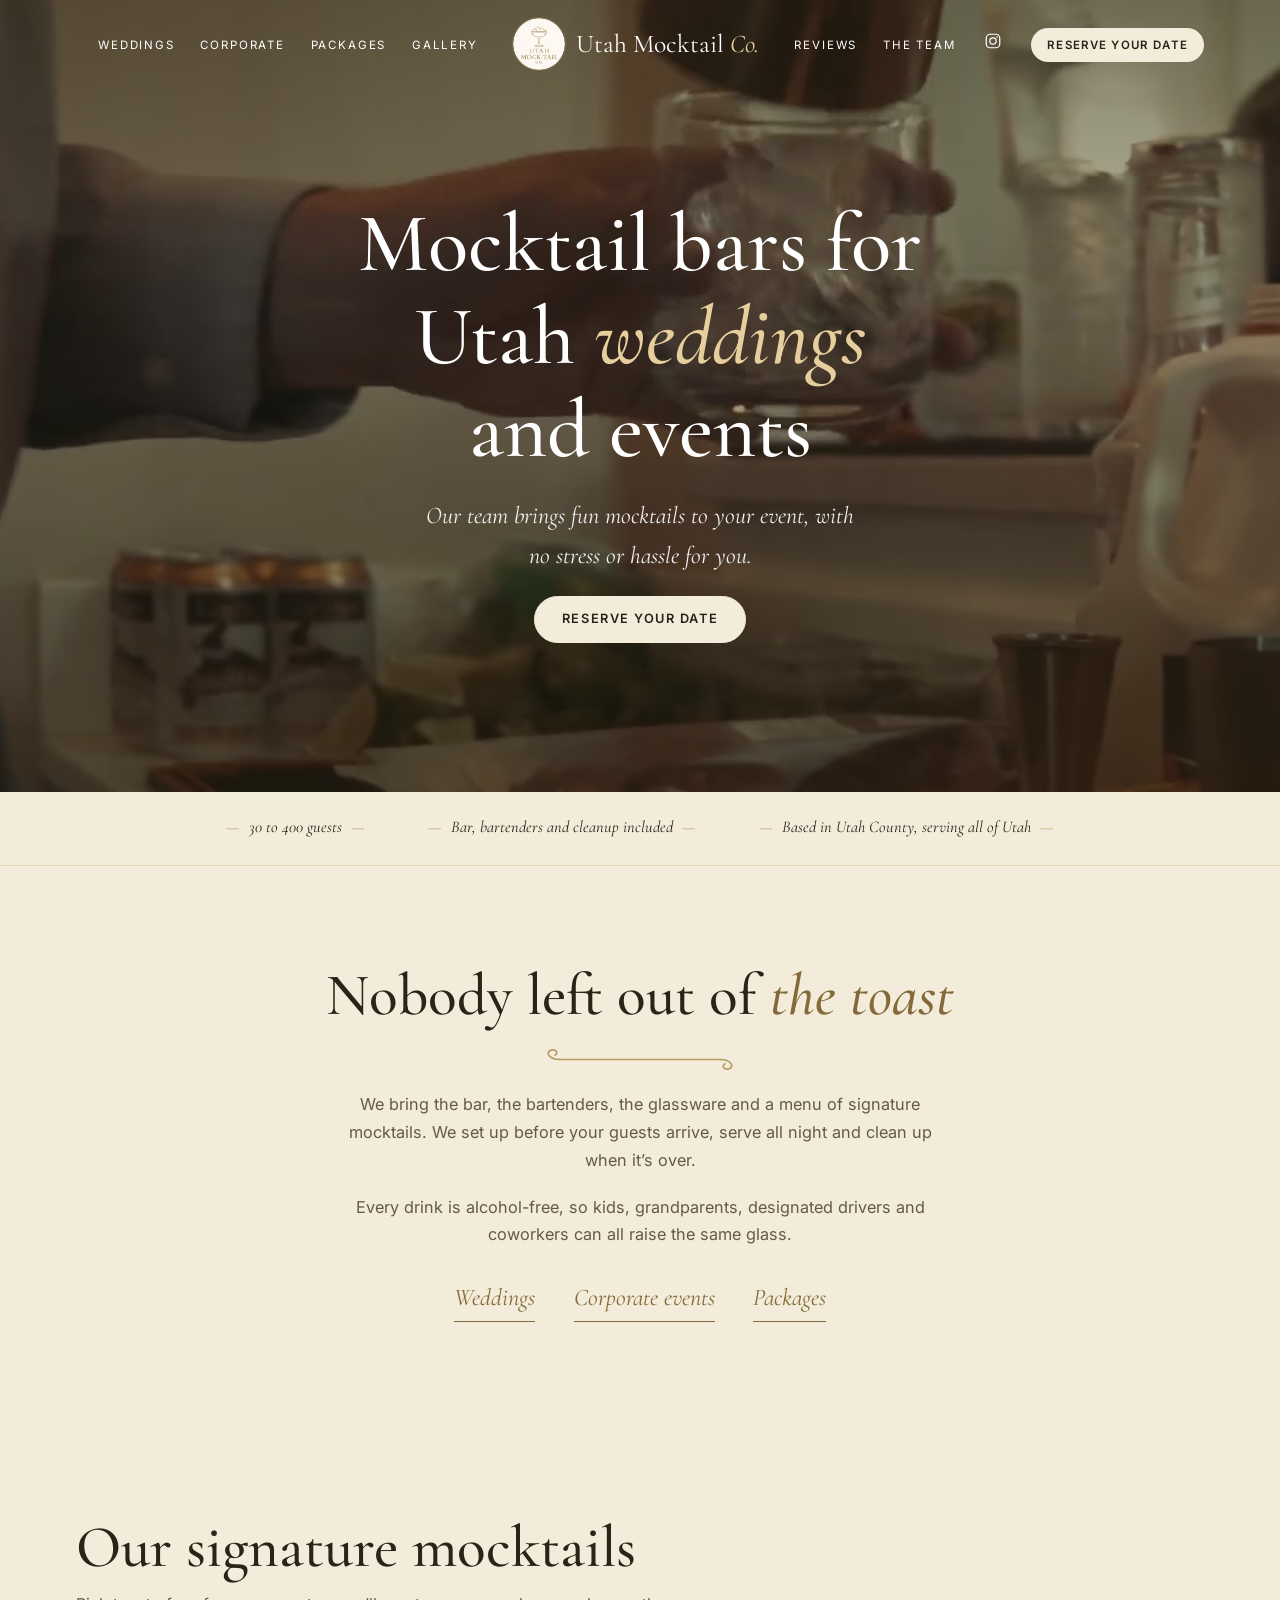
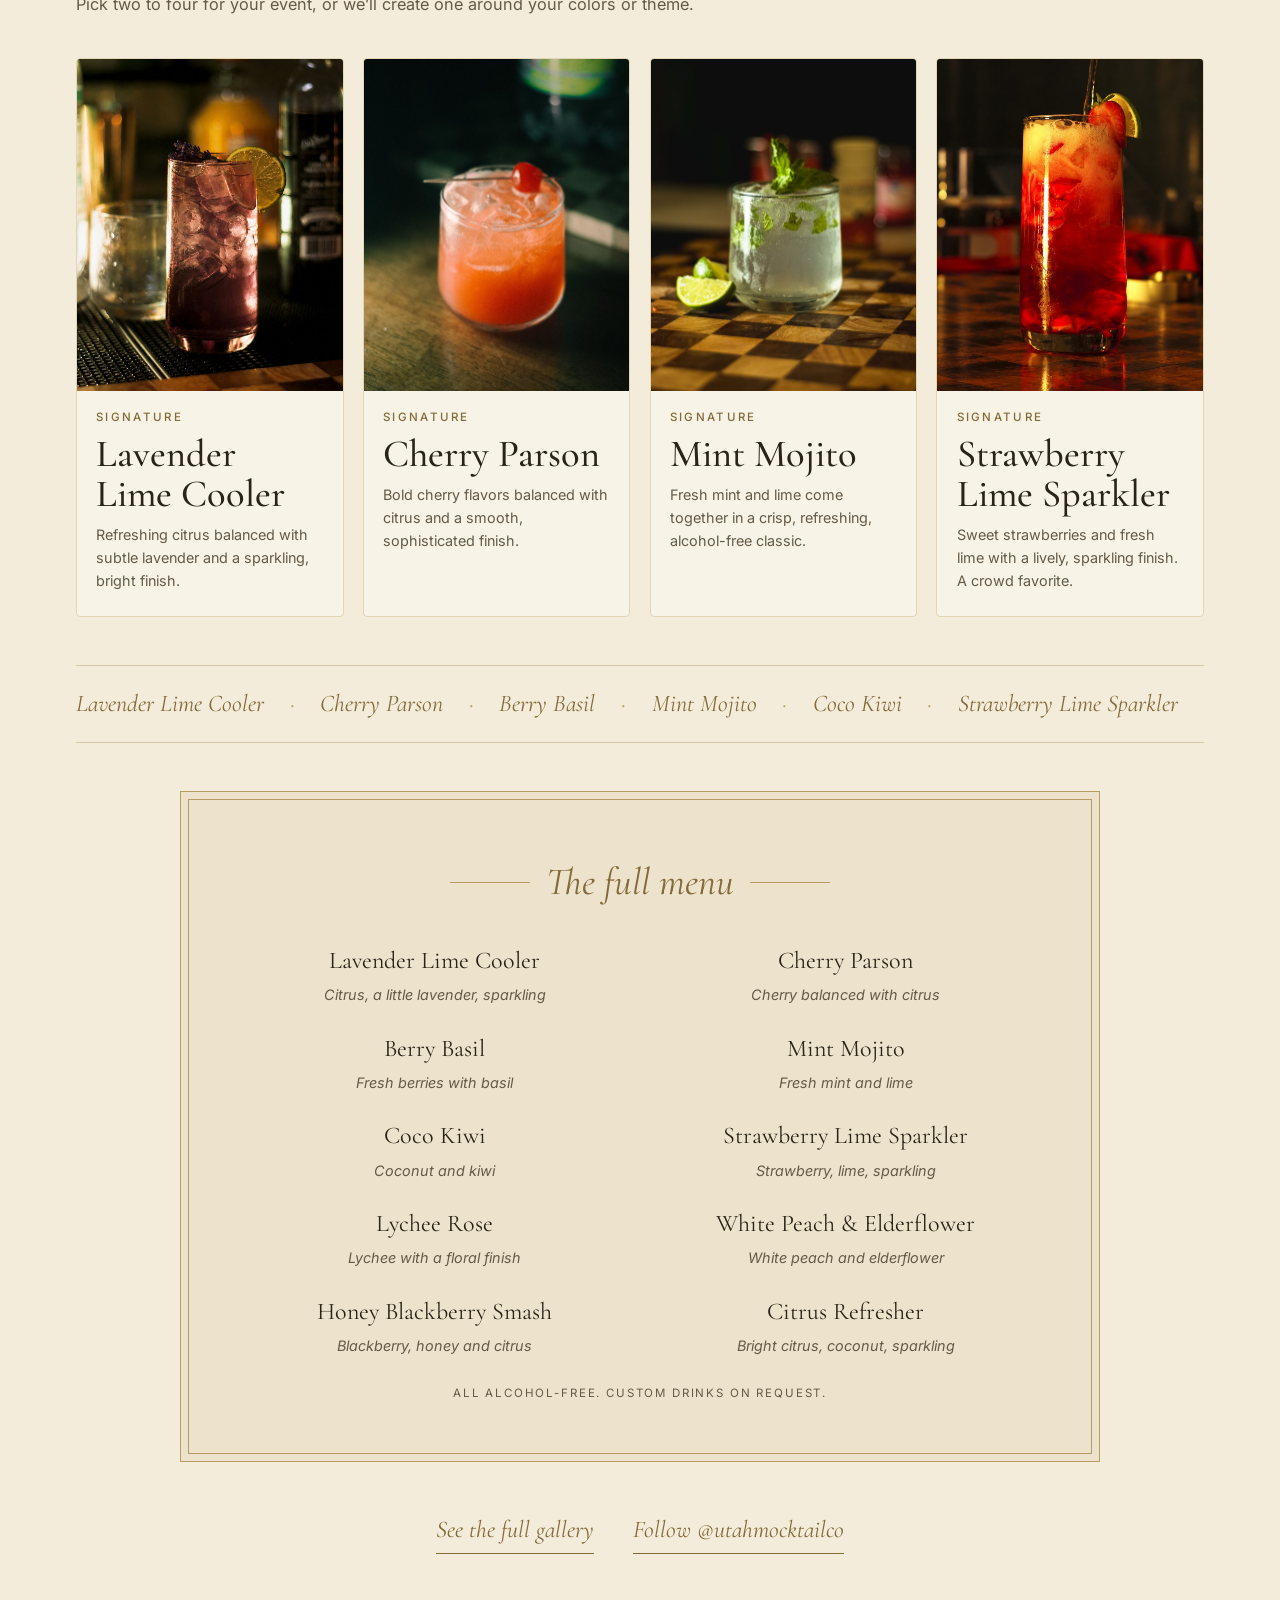
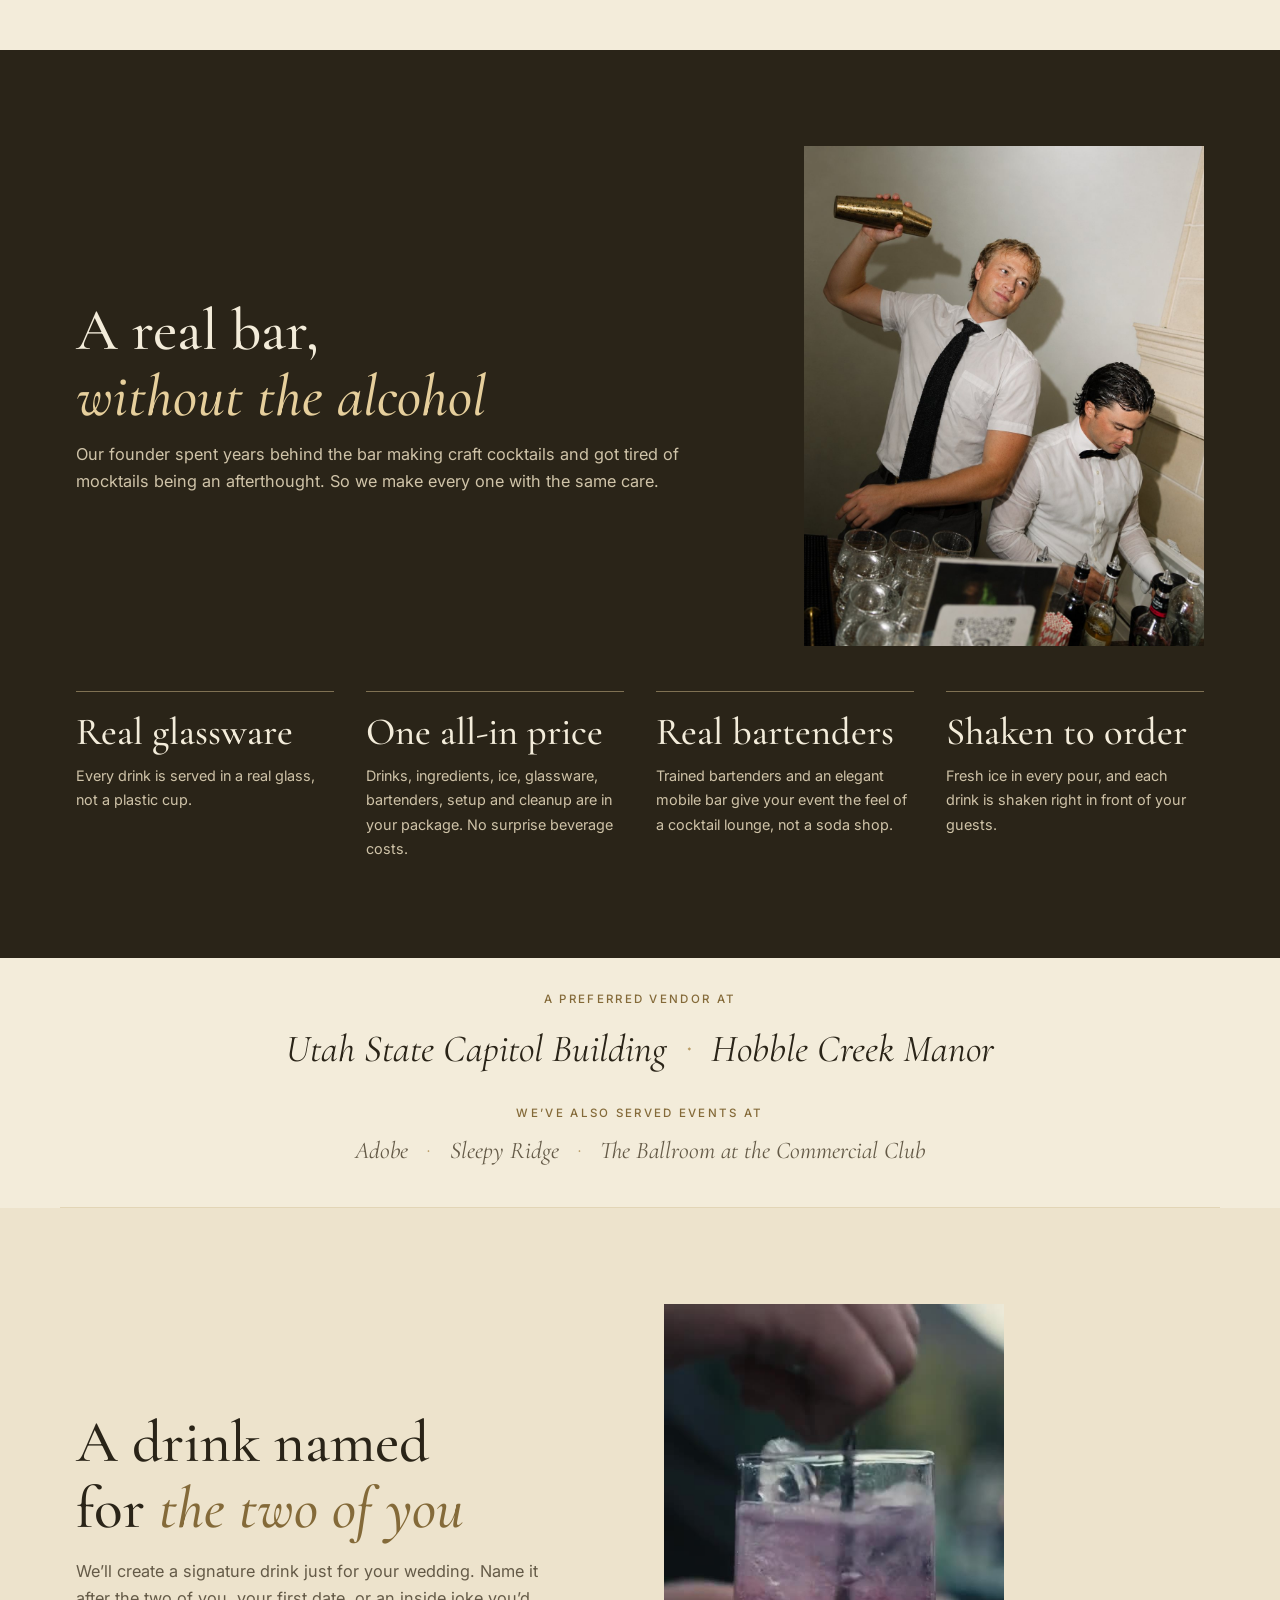
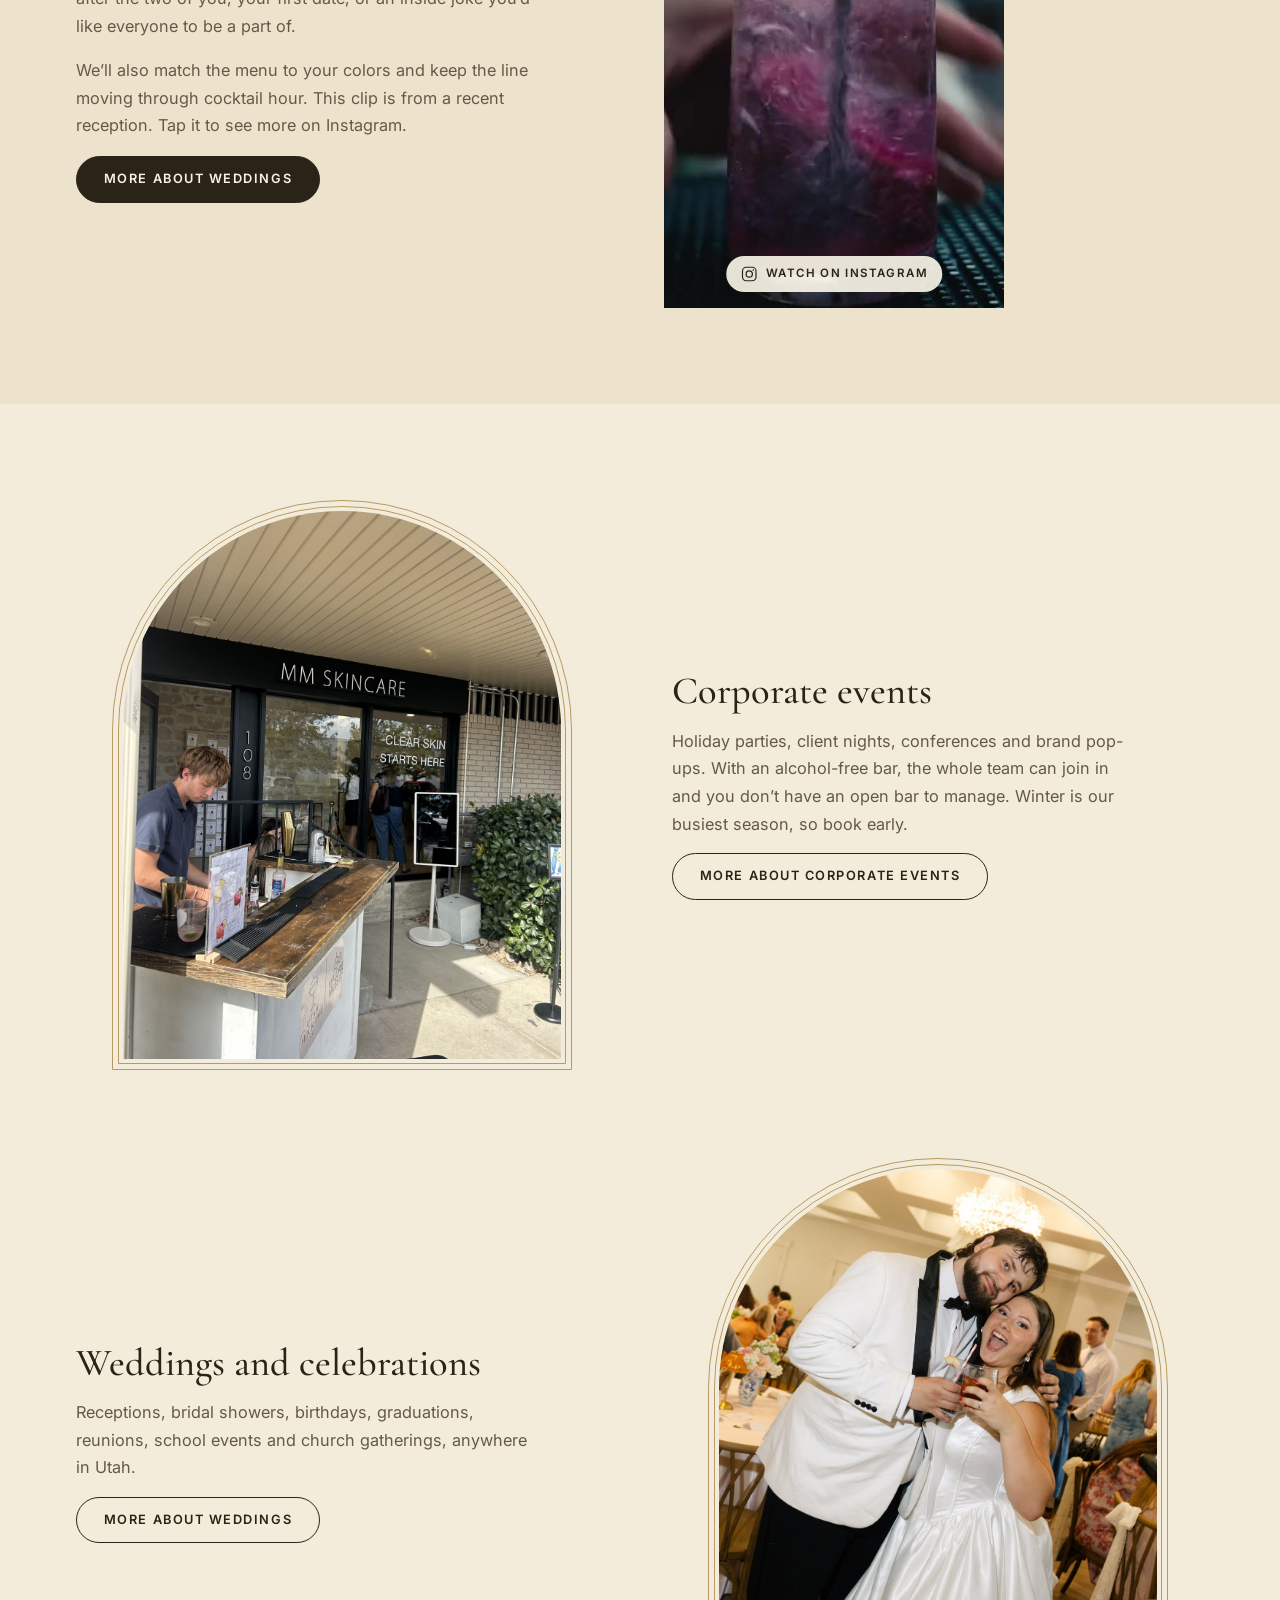
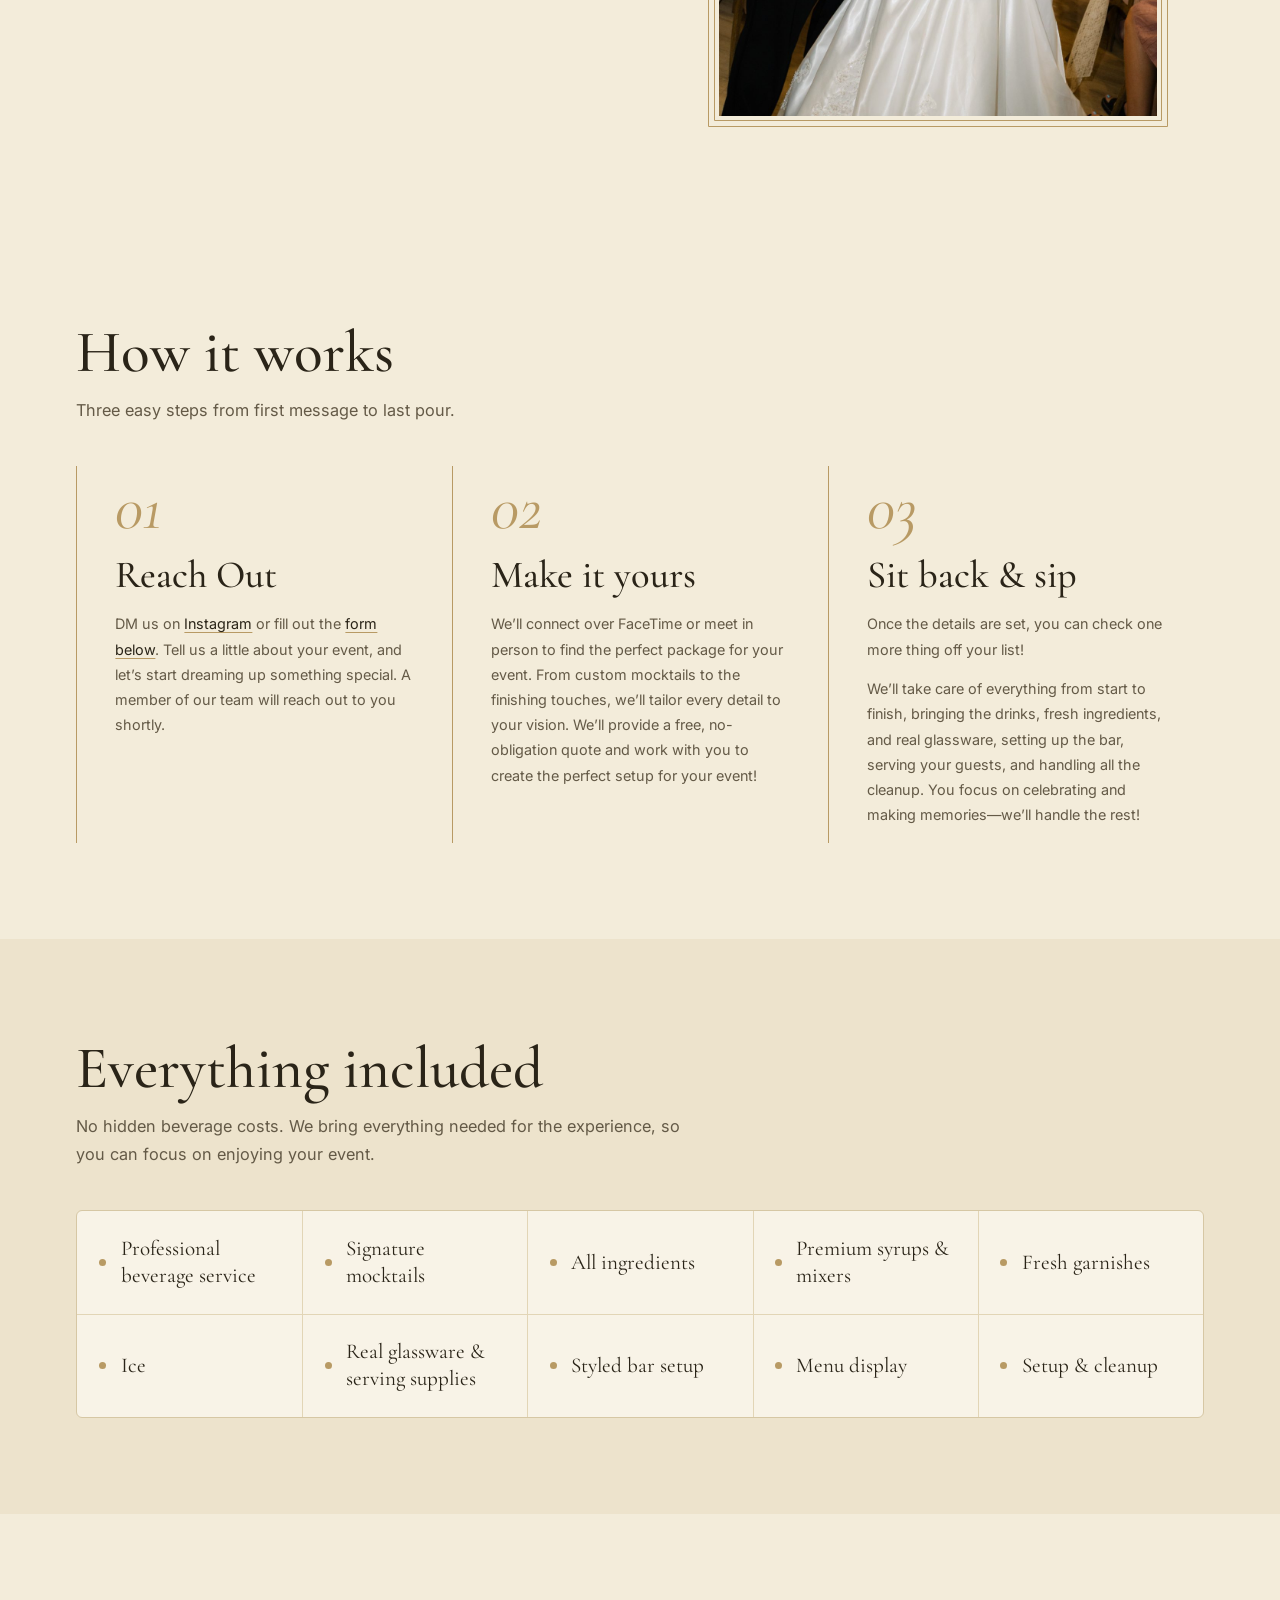
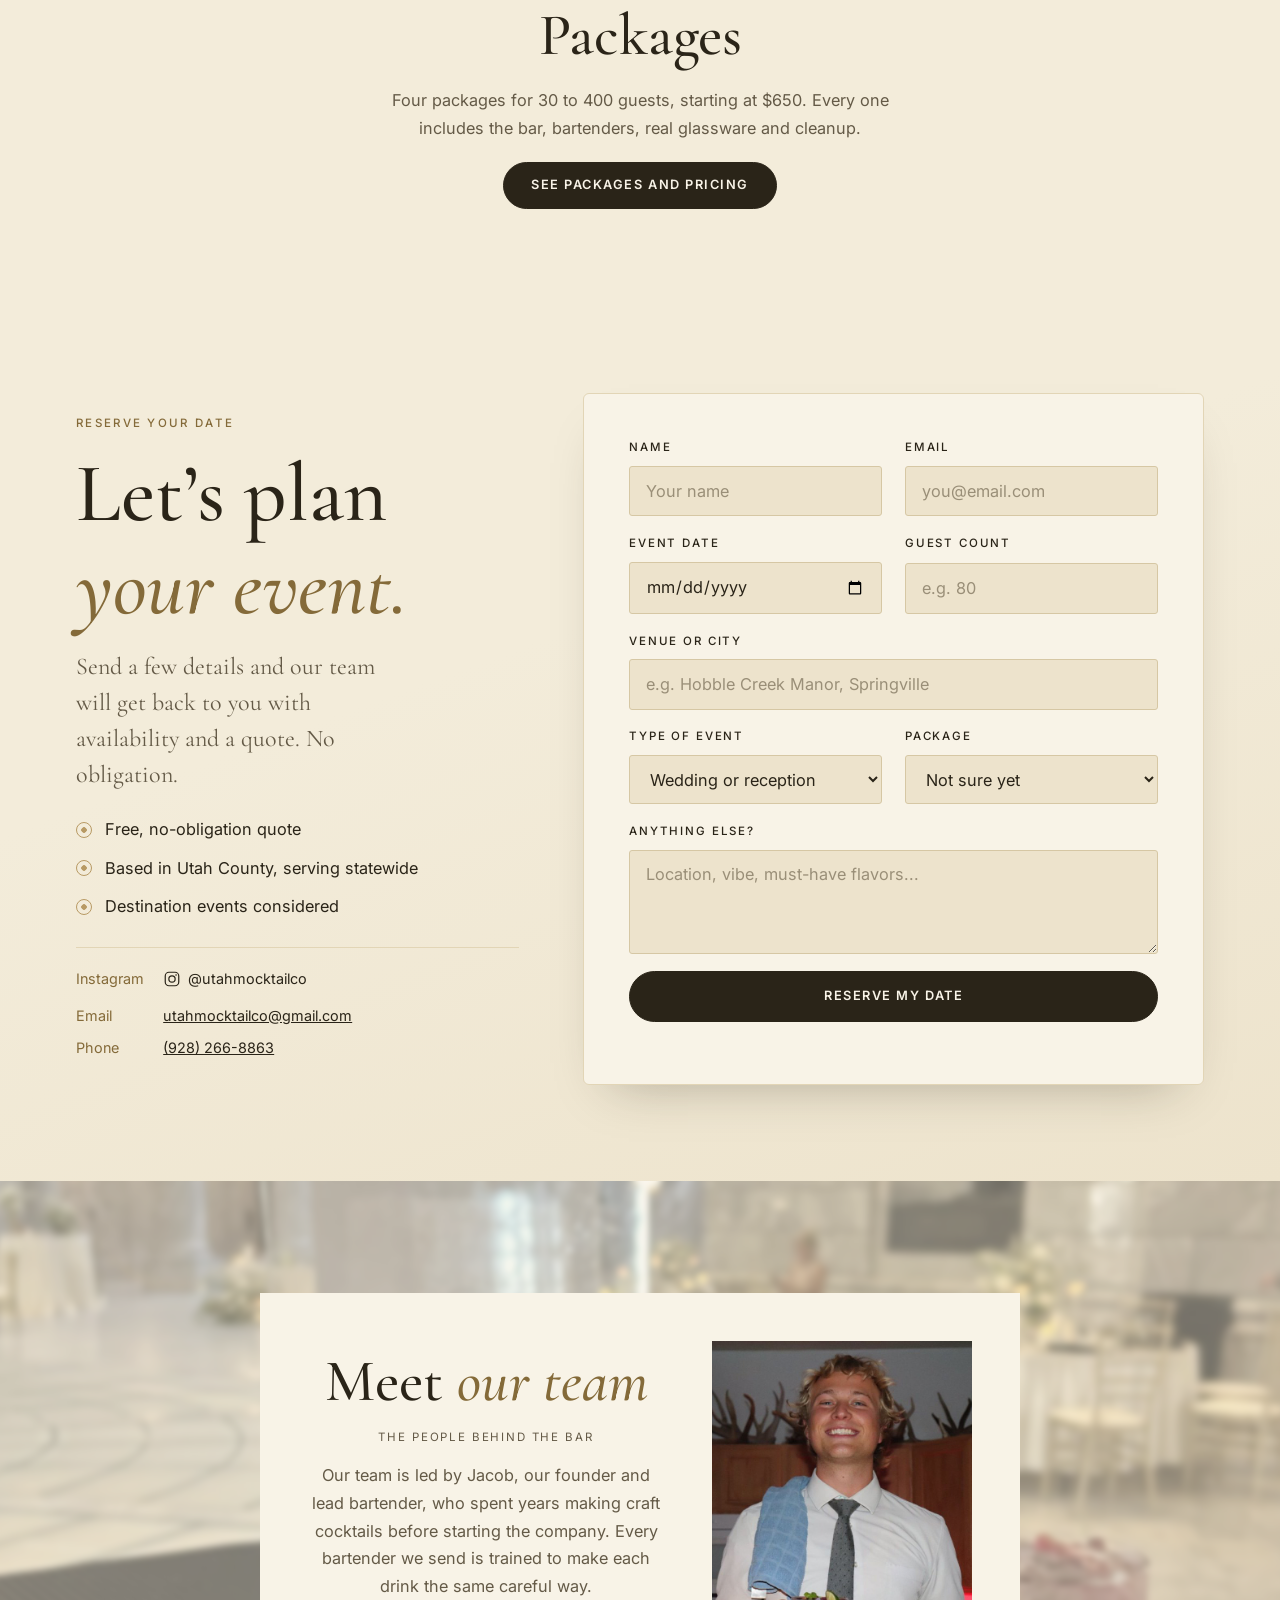
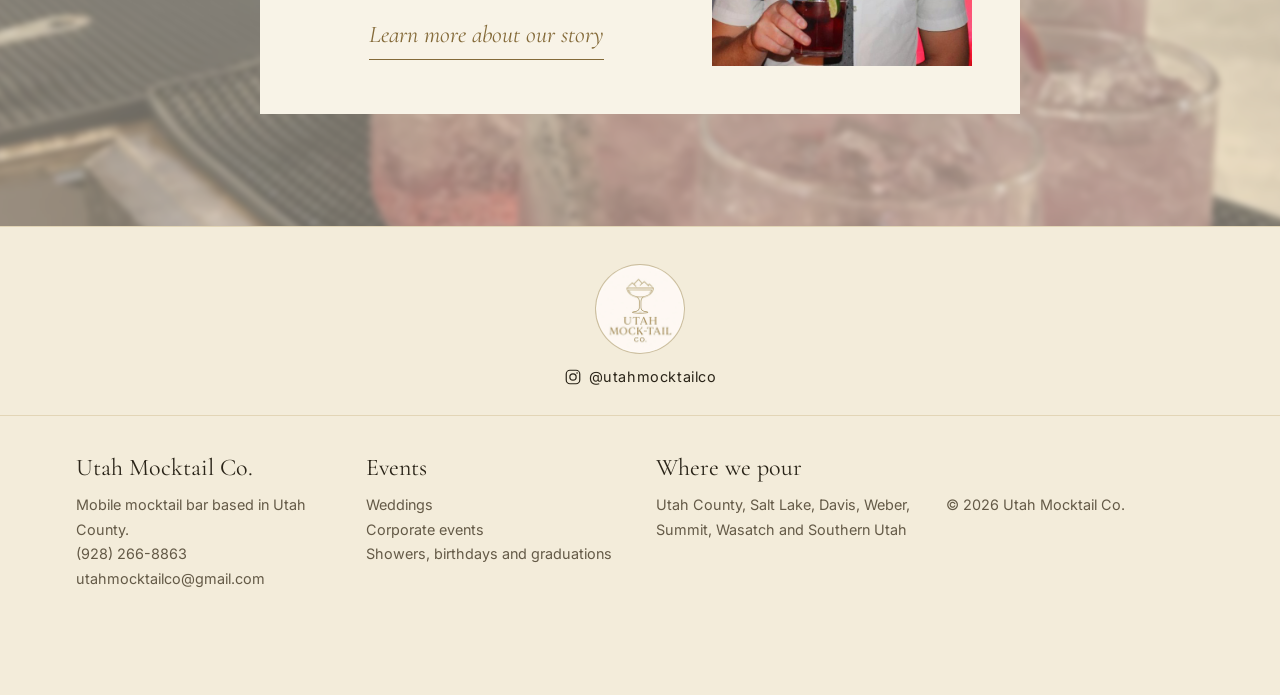
==== index.html @ 2f202c8f "Swap in Jake's new Strawberry Lime Sparkler photo Co-Authored-By: Claude Opus 5.5 <noreply@anthropic" ====
<!doctype html>
<html lang="en">
<head>
<meta charset="utf-8">
<meta name="viewport" content="width=device-width, initial-scale=1, viewport-fit=cover">
<title>Utah Mocktail Co. | Mocktail Bar for Utah Weddings and Events</title>
<meta name="claude:viewport-fit-sides" content="cover">
<meta name="description" content="Utah Mocktail Co. is a mobile mocktail bar based in Utah County. Bartenders, a styled bar and ten signature mocktails for weddings and corporate events across Utah. Packages from $650.">
<link rel="preconnect" href="https://fonts.googleapis.com">
<link rel="preconnect" href="https://fonts.gstatic.com" crossorigin>
<link rel="stylesheet" href="https://fonts.googleapis.com/css2?family=Cormorant+Garamond:ital,wght@0,400;0,500;0,600;1,400;1,500&family=Inter:wght@400;500;600&display=swap">
<link rel="icon" type="image/png" href="favicon.png">
<link rel="stylesheet" href="styles.css">
<script type="application/ld+json">
{
  "@context": "https://schema.org",
  "@type": "LocalBusiness",
  "name": "Utah Mocktail Co.",
  "description": "Mobile mocktail bar for weddings, corporate events and parties in Utah.",
  "image": "images/capitol-bar.jpg",
  "email": "utahmocktailco@gmail.com",
  "telephone": "+1-928-266-8863",
  "priceRange": "$650-$1,995+",
  "founder": {"@type": "Person", "name": "Jacob"},
  "address": {"@type": "PostalAddress", "addressRegion": "UT", "addressCountry": "US"},
  "areaServed": ["Utah County", "Salt Lake County", "Davis County", "Weber County", "Summit County", "Wasatch County", "Southern Utah"],
  "url": "TODO-domain",
  "logo": "images/logo.png",
  "sameAs": ["https://www.instagram.com/utahmocktailco/"]
}
</script>
<script>document.documentElement.classList.add('js');</script>
</head>
<body class="over-hero">
<header class="top">
  <div class="wrap">
    <nav class="main left" aria-label="Main">
      <ul>
        <li><a href="weddings.html">Weddings</a></li>
        <li><a href="corporate.html">Corporate</a></li>
        <li><a href="packages.html">Packages</a></li>
        <li><a href="gallery.html">Gallery</a></li>
      </ul>
    </nav>
    <a class="logo" href="index.html"><img src="images/logo-180.png" alt="" width="52" height="52"><span>Utah Mocktail <i>Co.</i></span></a>
    <nav class="main right" aria-label="More">
      <ul>
        <li><a href="reviews.html">Reviews</a></li>
        <li><a href="team.html">The Team</a></li>
        <li><a class="ig-link" href="https://www.instagram.com/utahmocktailco/" aria-label="Instagram @utahmocktailco"><svg class="ig" viewBox="0 0 24 24" width="18" height="18" aria-hidden="true" fill="none" stroke="currentColor" stroke-width="1.6"><rect x="3" y="3" width="18" height="18" rx="5"/><circle cx="12" cy="12" r="4.2"/><circle cx="17.4" cy="6.6" r="1.1" fill="currentColor" stroke="none"/></svg></a></li>
        <li><a class="book" href="#book">Reserve your date</a></li>
      </ul>
    </nav>
    <details class="menu-toggle">
      <summary>Menu</summary>
      <ul>
        <li><a href="index.html" aria-current="page">Home</a></li>
        <li><a href="weddings.html">Weddings</a></li>
        <li><a href="corporate.html">Corporate</a></li>
        <li><a href="packages.html">Packages</a></li>
        <li><a href="gallery.html">Gallery</a></li>
        <li><a href="reviews.html">Reviews</a></li>
        <li><a href="team.html">The Team</a></li>
        <li><a href="https://www.instagram.com/utahmocktailco/">Instagram @utahmocktailco</a></li>
        <li><a href="#book">Reserve your date</a></li>
      </ul>
    </details>
  </div>
</header>

<main id="top">
  <section class="hero">
    <video class="bg" autoplay muted loop playsinline aria-hidden="true"></video>
    <script>(function (v) { var tall = matchMedia('(orientation: portrait)').matches; v.poster = tall ? 'images/hero-slc-poster-m.jpg' : 'images/hero-slc-poster.jpg'; v.src = tall ? 'hero-slc-m.mp4' : 'hero-slc.mp4'; })(document.currentScript.previousElementSibling);</script>
    <div class="wrap">
      <h1>Mocktail bars for Utah <em>weddings</em> and events</h1>
      <p>Our team brings fun mocktails to your event, with no stress or hassle for you.</p>
      <a class="btn" href="#book">Reserve your date</a>
    </div>
  </section>

  <section class="facts" aria-label="Quick facts">
    <ul class="wrap">
      <li>30 to 400 guests</li>
      <li>Bar, bartenders and cleanup included</li>
      <li>Based in Utah County, serving all of Utah</li>
    </ul>
  </section>

  <section class="statement">
    <div class="wrap narrow center">
      <h2>Nobody left out of <em>the toast</em></h2>
      <p>We bring the bar, the bartenders, the glassware and a menu of signature mocktails. We set up before your guests arrive, serve all night and clean up when it’s over.</p>
      <p>Every drink is alcohol-free, so kids, grandparents, designated drivers and coworkers can all raise the same glass.</p>
      <p class="link-row"><a href="weddings.html">Weddings</a><a href="corporate.html">Corporate events</a><a href="packages.html">Packages</a></p>
    </div>
  </section>

  <section class="menu" id="menu">
    <div class="wrap">
      <div class="sec-head">
        <h2>Our signature mocktails</h2>
        <p>Pick two to four for your event, or we’ll create one around your colors or theme.</p>
      </div>
      <div class="sig-cards">
        <article class="sig">
          <div class="sig-img"><img src="images/berry-highball.jpg" alt="A purple Lavender Lime Cooler with a lime wheel on the bar" width="1023" height="1537" loading="lazy"></div>
          <div class="sig-body">
            <p class="sig-tag">Signature</p>
            <h3>Lavender Lime Cooler</h3>
            <p>Refreshing citrus balanced with subtle lavender and a sparkling, bright finish.</p>
          </div>
        </article>
        <article class="sig">
          <div class="sig-img"><img src="images/cherry-sour.jpg" alt="A Cherry Parson with a cherry garnish" width="1066" height="1600" loading="lazy"></div>
          <div class="sig-body">
            <p class="sig-tag">Signature</p>
            <h3>Cherry Parson</h3>
            <p>Bold cherry flavors balanced with citrus and a smooth, sophisticated finish.</p>
          </div>
        </article>
        <article class="sig">
          <div class="sig-img"><img src="images/mint-spritz.jpg" alt="A Mint Mojito with fresh mint and a lime wedge" width="1066" height="1600" loading="lazy"></div>
          <div class="sig-body">
            <p class="sig-tag">Signature</p>
            <h3>Mint Mojito</h3>
            <p>Fresh mint and lime come together in a crisp, refreshing, alcohol-free classic.</p>
          </div>
        </article>
        <article class="sig">
          <div class="sig-img"><img src="images/strawberry-sparkler.jpg" alt="A tall red Strawberry Lime Sparkler with a strawberry and lime garnish" width="941" height="1176" loading="lazy"></div>
          <div class="sig-body">
            <p class="sig-tag">Signature</p>
            <h3>Strawberry Lime Sparkler</h3>
            <p>Sweet strawberries and fresh lime with a lively, sparkling finish. A crowd favorite.</p>
          </div>
        </article>
      </div>
    </div>
    <div class="names" aria-label="Our signature mocktails">
      <div class="wrap">
        <div class="names-box">
          <div class="names-track">
            <ul><li>Lavender Lime Cooler</li><li>Cherry Parson</li><li>Berry Basil</li><li>Mint Mojito</li><li>Coco Kiwi</li><li>Strawberry Lime Sparkler</li><li>Lychee Rose</li><li>White Peach &amp; Elderflower</li><li>Honey Blackberry Smash</li><li>Citrus Refresher</li></ul>
            <ul aria-hidden="true"><li>Lavender Lime Cooler</li><li>Cherry Parson</li><li>Berry Basil</li><li>Mint Mojito</li><li>Coco Kiwi</li><li>Strawberry Lime Sparkler</li><li>Lychee Rose</li><li>White Peach &amp; Elderflower</li><li>Honey Blackberry Smash</li><li>Citrus Refresher</li></ul>
          </div>
        </div>
      </div>
    </div>
    <div class="wrap">
      <div class="menu-card">
        <p class="menu-title">The full menu</p>
        <ul class="drinks">
        <li><span class="name">Lavender Lime Cooler</span><span class="desc">Citrus, a little lavender, sparkling</span></li>
        <li><span class="name">Cherry Parson</span><span class="desc">Cherry balanced with citrus</span></li>
        <li><span class="name">Berry Basil</span><span class="desc">Fresh berries with basil</span></li>
        <li><span class="name">Mint Mojito</span><span class="desc">Fresh mint and lime</span></li>
        <li><span class="name">Coco Kiwi</span><span class="desc">Coconut and kiwi</span></li>
        <li><span class="name">Strawberry Lime Sparkler</span><span class="desc">Strawberry, lime, sparkling</span></li>
        <li><span class="name">Lychee Rose</span><span class="desc">Lychee with a floral finish</span></li>
        <li><span class="name">White Peach &amp; Elderflower</span><span class="desc">White peach and elderflower</span></li>
        <li><span class="name">Honey Blackberry Smash</span><span class="desc">Blackberry, honey and citrus</span></li>
        <li><span class="name">Citrus Refresher</span><span class="desc">Bright citrus, coconut, sparkling</span></li>
        </ul>
        <p class="menu-note">All alcohol-free. Custom drinks on request.</p>
      </div>
      <p class="link-row"><a href="gallery.html">See the full gallery</a><a href="https://www.instagram.com/utahmocktailco/">Follow @utahmocktailco</a></p>
    </div>
  </section>


  <section class="why" id="why">
    <div class="wrap">
      <div class="why-top">
        <div class="sec-head">
          <h2>A real bar, <em>without the alcohol</em></h2>
          <p>Our founder spent years behind the bar making craft cocktails and got tired of mocktails being an afterthought. So we make every one with the same care.</p>
        </div>
        <div class="why-photo reveal"><img src="images/candid-shaking.jpg" alt="Our bartenders shaking and pouring drinks behind the bar at a wedding, with real glassware ready" width="1122" height="1402" loading="lazy"></div>
      </div>
      <ul class="why-list">
        <li><h3>Real glassware</h3><p>Every drink is served in a real glass, not a plastic cup.</p></li>
        <li><h3>One all-in price</h3><p>Drinks, ingredients, ice, glassware, bartenders, setup and cleanup are in your package. No surprise beverage costs.</p></li>
        <li><h3>Real bartenders</h3><p>Trained bartenders and an elegant mobile bar give your event the feel of a cocktail lounge, not a soda shop.</p></li>
        <li><h3>Shaken to order</h3><p>Fresh ice in every pour, and each drink is shaken right in front of your guests.</p></li>
      </ul>
    </div>
  </section>

  <section class="venues" aria-label="Venues we’re listed with">
    <div class="wrap">
      <p class="venues-label">A preferred vendor at</p>
      <p class="venues-names"><span>Utah State Capitol Building</span><span>Hobble Creek Manor</span></p>
      <p class="venues-label venues-label-2">We’ve also served events at</p>
      <p class="venues-names venues-more"><span>Adobe</span><span>Sleepy Ridge</span><span>The Ballroom at the Commercial Club</span></p>
    </div>
  </section>

  <section class="clips band" id="weddings">
    <div class="wrap">
      <div class="copy">
        <h2>A drink named for <em>the two of you</em></h2>
        <p>We’ll create a signature drink just for your wedding. Name it after the two of you, your first date, or an inside joke you’d like everyone to be a part of.</p>
        <p>We’ll also match the menu to your colors and keep the line moving through cocktail hour. This clip is from a recent reception. Tap it to see more on Instagram.</p>
        <a class="btn" href="weddings.html">More about weddings</a>
      </div>
      <a class="clip-link" href="https://www.instagram.com/utahmocktailco/" aria-label="Watch more of our events on Instagram @utahmocktailco">
        <video src="wedding-clip.mp4" poster="images/wedding-poster.jpg" autoplay muted loop playsinline preload="metadata" aria-hidden="true"></video>
        <span class="clip-cta"><svg class="ig" viewBox="0 0 24 24" width="18" height="18" aria-hidden="true" fill="none" stroke="currentColor" stroke-width="1.6"><rect x="3" y="3" width="18" height="18" rx="5"/><circle cx="12" cy="12" r="4.2"/><circle cx="17.4" cy="6.6" r="1.1" fill="currentColor" stroke="none"/></svg>Watch on Instagram</span>
      </a>
    </div>
  </section>

  <section class="pillars" aria-label="Events we serve">
    <div class="wrap">
      <article class="pillar">
        <div class="pillar-img reveal"><img src="images/popup-bar.jpg" alt="Our bartender serving at a pop-up bar outside a storefront" width="1200" height="1600" loading="lazy"></div>
        <div class="pillar-copy">
          <h3>Corporate events</h3>
          <p>Holiday parties, client nights, conferences and brand pop-ups. With an alcohol-free bar, the whole team can join in and you don’t have an open bar to manage. Winter is our busiest season, so book early.</p>
          <a class="btn btn-light" href="corporate.html" style="justify-self:start">More about corporate events</a>
        </div>
      </article>
      <article class="pillar">
        <div class="pillar-img reveal"><img src="images/couple-toast.jpg" alt="The bride and groom holding up their mocktails at their reception" width="1143" height="1600" loading="lazy" style="object-position: 50% 30%"></div>
        <div class="pillar-copy">
          <h3>Weddings and celebrations</h3>
          <p>Receptions, bridal showers, birthdays, graduations, reunions, school events and church gatherings, anywhere in Utah.</p>
          <a class="btn btn-light" href="weddings.html" style="justify-self:start">More about weddings</a>
        </div>
      </article>
    </div>
  </section>

  <section class="how" id="how">
    <div class="wrap">
      <div class="sec-head">
        <h2>How it works</h2>
        <p>Three easy steps from first message to last pour.</p>
      </div>
      <ol class="how-steps">
        <li>
          <span class="num">01</span>
          <h3>Reach Out</h3>
          <p>DM us on <a href="https://www.instagram.com/utahmocktailco/">Instagram</a> or fill out the <a href="#book">form below</a>. Tell us a little about your event, and let’s start dreaming up something special. A member of our team will reach out to you shortly.</p>
        </li>
        <li>
          <span class="num">02</span>
          <h3>Make it yours</h3>
          <p>We’ll connect over FaceTime or meet in person to find the perfect package for your event. From custom mocktails to the finishing touches, we’ll tailor every detail to your vision. We’ll provide a free, no-obligation quote and work with you to create the perfect setup for your event!</p>
        </li>
        <li>
          <span class="num">03</span>
          <h3>Sit back &amp; sip</h3>
          <p>Once the details are set, you can check one more thing off your list!</p>
          <p>We’ll take care of everything from start to finish, bringing the drinks, fresh ingredients, and real glassware, setting up the bar, serving your guests, and handling all the cleanup. You focus on celebrating and making memories&mdash;we’ll handle the rest!</p>
        </li>
      </ol>
    </div>
  </section>

  <section class="included-sec">
    <div class="wrap">
      <div class="sec-head">
        <h2>Everything included</h2>
        <p>No hidden beverage costs. We bring everything needed for the experience, so you can focus on enjoying your event.</p>
      </div>
      <ul class="inc-grid"><li>Professional beverage service</li><li>Signature mocktails</li><li>All ingredients</li><li>Premium syrups &amp; mixers</li><li>Fresh garnishes</li><li>Ice</li><li>Real glassware &amp; serving supplies</li><li>Styled bar setup</li><li>Menu display</li><li>Setup &amp; cleanup</li></ul>
    </div>
  </section>

  <section class="pkg-teaser" id="packages">
    <div class="wrap narrow center">
      <h2>Packages</h2>
      <p>Four packages for 30 to 400 guests, starting at $650. Every one includes the bar, bartenders, real glassware and cleanup.</p>
      <a class="btn" href="packages.html">See packages and pricing</a>
    </div>
  </section>

  <section class="contact" id="book">
    <div class="wrap">
      <div class="copy">
        <p class="eyebrow">Reserve your date</p>
        <h2>Let’s plan <em>your event.</em></h2>
        <p>Send a few details and our team will get back to you with availability and a quote. No obligation.</p>
        <ul class="checks">
          <li>Free, no-obligation quote</li>
          <li>Based in Utah County, serving statewide</li>
          <li>Destination events considered</li>
        </ul>
        <dl>
          <dt>Instagram</dt><dd><a class="ig-inline" href="https://www.instagram.com/utahmocktailco/"><svg class="ig" viewBox="0 0 24 24" width="18" height="18" aria-hidden="true" fill="none" stroke="currentColor" stroke-width="1.6"><rect x="3" y="3" width="18" height="18" rx="5"/><circle cx="12" cy="12" r="4.2"/><circle cx="17.4" cy="6.6" r="1.1" fill="currentColor" stroke="none"/></svg>@utahmocktailco</a></dd>
          <dt>Email</dt><dd><a href="mailto:utahmocktailco@gmail.com">utahmocktailco@gmail.com</a></dd>
          <dt>Phone</dt><dd><a href="tel:+19282668863">(928) 266-8863</a></dd>
        </dl>
      </div>
      <form id="inquiry" class="form-card" novalidate>
        <label>Name<input id="f-name" name="name" autocomplete="name" placeholder="Your name" required></label>
        <label>Email<input id="f-email" name="email" type="email" autocomplete="email" placeholder="you@email.com" required></label>
        <label>Event date<input id="f-date" name="date" type="date"></label>
        <label>Guest count<input id="f-guests" name="guests" type="number" min="1" inputmode="numeric" placeholder="e.g. 80"></label>
        <label class="full">Venue or city<input id="f-venue" name="venue" placeholder="e.g. Hobble Creek Manor, Springville"></label>
        <label>Type of event
          <select id="f-type" name="type"><option selected>Wedding or reception</option><option>Corporate or conference</option><option>Shower or birthday</option><option>Graduation or reunion</option><option>School or university event</option><option>Religious or community gathering</option><option>Something else</option></select>
        </label>
        <label>Package
          <select id="f-pkg" name="package"><option>Not sure yet</option><option>Sweet & Simple ($650)</option><option>Signature Celebration ($995)</option><option>Luxe Dry Bar ($1,295)</option><option>Grand Event ($1,995)</option></select>
        </label>
        <label class="full">Anything else?<textarea id="f-msg" name="message" placeholder="Location, vibe, must-have flavors..."></textarea></label>
        <label class="hp" aria-hidden="true">Company<input name="company" tabindex="-1" autocomplete="off"></label>
        <button class="btn full" type="submit">Reserve my date</button>
        <p class="form-note full" id="form-note" role="status"></p>
      </form>
    </div>
  </section>

  <section class="team-card" id="team">
    <img class="backdrop" src="images/capitol-bar.jpg" alt="" width="1200" height="1600" loading="lazy">
    <div class="wrap">
      <div class="card-box">
        <div class="copy">
          <h2>Meet <em>our team</em></h2>
          <p class="role">The people behind the bar</p>
          <p>Our team is led by Jacob, our founder and lead bartender, who spent years making craft cocktails before starting the company. Every bartender we send is trained to make each drink the same careful way.</p>
          <a class="text-link" href="team.html#story">Learn more about our story</a>
        </div>
        <div class="portrait"><img src="images/jacob.jpg" alt="Jacob, founder of Utah Mocktail Co., holding a mocktail" width="640" height="800" loading="lazy"></div>
      </div>
    </div>
  </section>
</main>

<footer>
  <div class="foot-top">
    <img src="images/logo-180.png" alt="Utah Mocktail Co. logo" width="88" height="88" loading="lazy">
    <a class="ig-inline" href="https://www.instagram.com/utahmocktailco/"><svg class="ig" viewBox="0 0 24 24" width="18" height="18" aria-hidden="true" fill="none" stroke="currentColor" stroke-width="1.6"><rect x="3" y="3" width="18" height="18" rx="5"/><circle cx="12" cy="12" r="4.2"/><circle cx="17.4" cy="6.6" r="1.1" fill="currentColor" stroke="none"/></svg>@utahmocktailco</a>
  </div>
  <div class="wrap">
    <div><strong>Utah Mocktail Co.</strong>Mobile mocktail bar based in Utah County.<br><a href="tel:+19282668863">(928) 266-8863</a><br><a href="mailto:utahmocktailco@gmail.com">utahmocktailco@gmail.com</a></div>
    <div><strong>Events</strong><a href="weddings.html">Weddings</a><br><a href="corporate.html">Corporate events</a><br><a href="#book">Showers, birthdays and graduations</a></div>
    <div><strong>Where we pour</strong>Utah County, Salt Lake, Davis, Weber, Summit, Wasatch and Southern Utah</div>
    <div><strong>&nbsp;</strong>© 2026 Utah Mocktail Co.</div>
  </div>
</footer>

<a class="float-book" href="#book">Reserve your date</a>

<dialog id="thanks" class="thanks" aria-labelledby="thanks-title">
  <h2 id="thanks-title">Thanks!</h2>
  <p>We’ve received your request. A member of our team will reach out soon.</p>
  <form method="dialog"><button class="btn">Close</button></form>
</dialog>

<script>
// Date form: sends to the Google Sheet web app (FORM_URL), which also emails our team.
document.getElementById('inquiry').addEventListener('submit', function (e) {
  e.preventDefault();
  var f = this, note = document.getElementById('form-note'), btn = f.querySelector('button[type=submit]');
  var url = 'https://script.google.com/macros/s/AKfycbwHHXpcNrJrIC-XcgOLXBQ7OhWbu58uSoJqrqlbmUCXUFE70B-InwVYyIa-P2md5CR05A/exec';
  if (!f.elements['name'].value.trim() || !/^\S+@\S+\.\S+$/.test(f.elements['email'].value.trim())) {
    note.textContent = 'Please add your name and a valid email so we can reach you.';
    return;
  }
  var data = new URLSearchParams(new FormData(f));
  data.append('page', location.pathname);
  btn.disabled = true;
  note.textContent = 'Sending...';
  fetch(url, { method: 'POST', mode: 'no-cors', body: data })
    .then(function () { f.reset(); note.textContent = ''; var d = document.getElementById('thanks'); if (d.showModal) d.showModal(); else note.textContent = d.querySelector('p').textContent; })
    .catch(function () { note.textContent = 'That didn’t go through. Please email utahmocktailco@gmail.com or call (928) 266-8863.'; })
    .then(function () { btn.disabled = false; });
});

// Scroll effects: the header turns solid past the video and photos ease in once.
// Both are off with "reduce motion".
(function () {
  var still = window.matchMedia('(prefers-reduced-motion: reduce)').matches;
  var header = document.querySelector('header.top');
  if (still) { document.documentElement.classList.add('no-motion'); document.documentElement.classList.remove('js'); }
  function onScroll() { header.classList.toggle('scrolled', window.scrollY > 40); }
  // Floating "Reserve your date" button: shows after the first screen, hides while the form is on screen.
  var fb = document.querySelector('.float-book');
  var form = document.getElementById('book');
  var formOn = false;
  function showFloat() { if (fb) fb.classList.toggle('show', window.scrollY > window.innerHeight * 0.6 && !formOn); }
  if (fb && form && 'IntersectionObserver' in window) {
    new IntersectionObserver(function (en) { formOn = en[0].isIntersecting; showFloat(); }).observe(form);
  }
  window.addEventListener('scroll', showFloat, { passive: true });
  // Package cards: swipe on phones, arrow buttons on computers.
  document.querySelectorAll('.swipe-wrap').forEach(function (w) {
    var row = w.querySelector('.swipe-row');
    w.querySelectorAll('[data-dir]').forEach(function (b) {
      b.addEventListener('click', function () { row.scrollBy({ left: b.dataset.dir * row.clientWidth * 0.8, behavior: still ? 'auto' : 'smooth' }); });
    });
  });
  window.addEventListener('scroll', onScroll, { passive: true });
  window.addEventListener('resize', onScroll);
  onScroll();
  if (!still && 'IntersectionObserver' in window) {
    var io = new IntersectionObserver(function (entries) {
      entries.forEach(function (e) { if (e.isIntersecting) { e.target.classList.add('in'); io.unobserve(e.target); } });
    }, { rootMargin: '0px 0px -10% 0px' });
    document.querySelectorAll('.reveal').forEach(function (el) { io.observe(el); });
  } else {
    document.querySelectorAll('.reveal').forEach(function (el) { el.classList.add('in'); });
  }
})();
</script>
</body>
</html>
---- styles.css ----
/* Utah Mocktail Co. — see ../design.md.
   Layout follows outwestelopements.com: a full-width video hero, short centered text,
   big photos between sections, a portrait bio, three steps, then the form. */
/* Draft 9 (2026-10-27): Jake asked for the old site's colors back. Cream, dark brown and gold,
   sampled from utah-mocktail-site.vercel.app, with its Cormorant Garamond + Inter type. */
:root {
  --bg: #f3ecda;
  --bg-2: #ede3cc;
  --card: #f8f3e7;
  --fg: #2a2418;
  --fg-soft: #645a47;
  --band: #ede3cc;
  --on-band: #2a2418;
  --on-band-soft: #645a47;
  --gold: #846a39;
  --gold-on-band: #846a39;
  --btn: #2a2418;
  --btn-hover: #4a3f2b;
  --on-btn: #f8f3e7;
  --line: #e2d5b6;
  --line-band: #d6c7a4;
  --ph: #eadcb9;
  --ph-line: #b39a68;
  --display: "Cormorant Garamond", "Garamond", Georgia, serif;
  --body: "Inter", "Helvetica Neue", Arial, sans-serif;
  --step--1: 0.9rem;
  --step-0: 1.02rem;
  --step-1: 1.5rem;
  --step-2: clamp(1.85rem, 3vw, 2.4rem);
  --step-3: clamp(2.4rem, 5vw, 3.7rem);
  --step-4: clamp(2.8rem, 7vw, 5.2rem);
}
/* Light only: the cream palette is the brand, so there is no dark version. */
:root { color-scheme: light; }

* { box-sizing: border-box; }
body { margin: 0; background: var(--bg); color: var(--fg); font-family: var(--body); font-weight: 400; font-size: var(--step-0); line-height: 1.7; }
img, video { max-width: 100%; height: auto; display: block; }
h1, h2, h3 { font-family: var(--display); font-weight: 500; line-height: 1.12; text-wrap: balance; margin: 0; }
h2 em, h1 em { font-style: italic; color: var(--gold); }
p { margin: 0; }
a { color: inherit; }
:focus-visible { outline: 2px solid var(--gold); outline-offset: 3px; }
.wrap { max-width: 1160px; margin: 0 auto; padding-left: max(16px, env(safe-area-inset-left, 0px)); padding-right: max(16px, env(safe-area-inset-right, 0px)); }
.narrow { max-width: 760px; }
.center { text-align: center; justify-items: center; }
.ph { background: var(--ph); outline: 1px dashed var(--ph-line); padding: 0 .25em; }
.band .ph, .hero .ph { background: transparent; color: var(--gold-on-band); }

.btn { display: inline-block; text-align: center; font: 600 .8rem/1 var(--body); letter-spacing: .12em; text-transform: uppercase; text-decoration: none; padding: 1.25em 2.1em; border-radius: 999px; border: 1px solid var(--btn); background: var(--btn); color: var(--on-btn); transition: background .15s, border-color .15s; }
.btn:hover { background: var(--btn-hover); border-color: var(--btn-hover); }
.btn-light { background: transparent; color: var(--fg); }
.btn-light:hover { background: var(--fg); color: var(--bg); }


/* Header */
body::before { content: ""; position: fixed; inset: 0 0 auto; height: env(safe-area-inset-top, 0px); z-index: 10; background: var(--bg); }
header.top { position: sticky; top: env(safe-area-inset-top, 0px); z-index: 5; background: var(--bg); border-bottom: 1px solid var(--line); }
header.top .wrap { display: grid; grid-template-columns: 1fr auto 1fr; align-items: center; gap: 2.2rem; padding-block: 1.1rem; }
nav.left ul { justify-content: flex-end; }
nav.right ul { justify-content: flex-start; }
.logo { font-family: var(--display); font-size: 1.6rem; font-weight: 400; text-decoration: none; white-space: nowrap; }
.logo i { color: var(--gold); font-weight: 400; }
nav ul { list-style: none; display: flex; align-items: center; gap: 1.6rem; margin: 0; padding: 0; }
nav a { text-decoration: none; font-size: .72rem; letter-spacing: .16em; text-transform: uppercase; color: var(--fg-soft); }
nav a:hover, nav a[aria-current="page"] { color: var(--fg); text-decoration: underline; text-underline-offset: 6px; text-decoration-color: var(--gold); }
nav a.book { color: var(--on-btn); background: var(--btn); padding: .85em 1.4em; border-radius: 999px; font-weight: 600; }
nav a.book:hover { background: var(--btn-hover); text-decoration: none; }
/* Phones: no tab row, one Menu button that opens a plain list */
.menu-toggle { display: none; }
@media (max-width: 1140px) {
  header.top .wrap { display: flex; justify-content: space-between; padding-block: .9rem; }
  .logo { font-size: 1.4rem; }
  nav.main { display: none; }
  .menu-toggle { display: block; position: relative; }
  .menu-toggle summary { list-style: none; cursor: pointer; font-size: var(--step--1); padding: .55em .9em; border: 1px solid var(--fg); border-radius: 3px; }
  .menu-toggle summary::-webkit-details-marker { display: none; }
  .menu-toggle ul { position: absolute; right: 0; top: calc(100% + .5rem); list-style: none; margin: 0; padding: .6rem 0; background: var(--card); border: 1px solid var(--line); min-width: 200px; box-shadow: 0 8px 24px rgb(0 0 0 / .12); }
  .menu-toggle li a { display: block; padding: .6rem 1.1rem; text-decoration: none; }
  .menu-toggle li a[aria-current="page"] { color: var(--gold); }
}

/* Video hero, full width */
.hero { position: relative; color: #fff; background: #20190a; overflow: hidden; }
.hero video, .hero .poster { position: absolute; inset: 0; width: 100%; height: 100%; object-fit: cover; }
.hero::after { content: ""; position: absolute; inset: 0; background: linear-gradient(to bottom, rgb(32 25 10 / .55), rgb(32 25 10 / .3) 40%, rgb(32 25 10 / .62)); }
.hero .wrap { position: relative; z-index: 1; min-height: clamp(520px, 88vh, 820px); display: grid; align-content: center; justify-items: center; text-align: center; gap: 1.2rem; padding-block: 7rem 4rem; }
.hero h1 { font-size: var(--step-4); max-width: 16ch; color: #fff; }
.hero h1 em { color: #e6cf9c; }
.hero p { font-size: var(--step-1); max-width: 40ch; color: rgb(255 255 255 / .92); font-family: var(--display); font-style: italic; }
.hero .btn { background: #f3ecda; border-color: #f3ecda; color: #2a2418; }
.hero .btn:hover { background: transparent; color: #fff; border-color: #fff; }

/* Centered statement block */
.statement .wrap { padding-block: clamp(3.5rem, 8vw, 6rem); display: grid; gap: 1.2rem; }
.statement h2 { font-size: var(--step-3); }
.statement p { color: var(--fg-soft); max-width: 62ch; }

/* Wide photo between sections */
.wide-photo .wrap { padding-block: 0; }
.wide-photo img { width: 100%; aspect-ratio: 16 / 7; object-fit: cover; }
.wide-photo.tall img { aspect-ratio: 16 / 9; }
@media (max-width: 640px) { .wide-photo img { aspect-ratio: 4 / 3; } }

/* Alternating photo + text rows */
.pillars .wrap { padding-block: clamp(3.5rem, 8vw, 6rem); display: grid; gap: clamp(3rem, 7vw, 5.5rem); }
.pillar { display: grid; grid-template-columns: 1fr 1fr; gap: clamp(2rem, 5vw, 4.5rem); align-items: center; }
.pillar:nth-child(even) .pillar-img { order: 2; }
.pillar-img img { width: 100%; aspect-ratio: 4 / 5; object-fit: cover; }
.pillar-copy { display: grid; gap: .9rem; min-width: 0; max-width: 46ch; }
.pillar-copy h3 { font-size: var(--step-2); }
.pillar-copy p { color: var(--fg-soft); }
@media (max-width: 760px) { .pillar { grid-template-columns: 1fr; } .pillar:nth-child(even) .pillar-img { order: 0; } }

/* Section heading */
.sec-head { display: grid; gap: .7rem; max-width: 62ch; }
.sec-head h2 { font-size: var(--step-3); }
.sec-head p { color: var(--fg-soft); }
.sec-head.center { margin-inline: auto; }

/* Package cards (from the earlier site) */
.packages { background: var(--bg-2); }
.packages .wrap { padding-block: clamp(3.5rem, 8vw, 6rem); display: grid; gap: 2.4rem; }
.cards { display: grid; grid-template-columns: repeat(auto-fit, minmax(min(100%, 240px), 1fr)); gap: 1.2rem; align-items: stretch; }
.card { background: var(--card); border: 1px solid var(--line); border-radius: 4px; padding: 1.8rem 1.5rem; display: grid; grid-template-rows: auto auto auto 1fr auto; gap: .8rem; position: relative; }
.card.popular { border-color: var(--gold); }
.card .badge { position: absolute; top: -.75rem; left: 1.5rem; background: var(--btn); color: var(--on-btn); font-size: .75rem; padding: .25rem .7rem; border-radius: 3px; }
.card h3 { font-size: var(--step-2); }
.card .for { color: var(--fg-soft); font-size: var(--step--1); margin-top: -.4rem; }
.card .price { font-family: var(--display); font-size: var(--step-2); color: var(--gold); line-height: 1; }
.card .price small { font-family: var(--body); font-size: var(--step--1); color: var(--fg-soft); }
.card ul { list-style: none; margin: 0; padding: 0; display: grid; gap: .45rem; font-size: var(--step--1); }
.card li { padding-top: .45rem; border-top: 1px solid var(--line); }
.card li strong { font-weight: 500; }
.card .btn { justify-self: start; }
.fine { font-size: var(--step--1); color: var(--fg-soft); }
/* Drink menu */
.menu { padding-block: clamp(3.5rem, 8vw, 6rem); display: grid; gap: 2.4rem; }
.drinks { list-style: none; margin: 0; padding: 0; display: grid; grid-template-columns: repeat(auto-fit, minmax(min(100%, 300px), 1fr)); gap: 0 3rem; }
.drinks li { display: grid; gap: .1rem; padding-block: .9rem; border-bottom: 1px solid var(--line); }
.drinks .name { font-family: var(--display); font-size: var(--step-1); }
.drinks .desc { font-size: var(--step--1); color: var(--fg-soft); }
.photo-row { display: grid; grid-template-columns: repeat(3, 1fr); gap: .8rem; }
.photo-row img { width: 100%; aspect-ratio: 3 / 4; object-fit: cover; }
@media (max-width: 560px) { .photo-row { grid-template-columns: 1fr 1fr; } .photo-row img:nth-child(3) { display: none; } }

/* Bio / team */
.bio .wrap { padding-block: clamp(3.5rem, 8vw, 6rem); display: grid; grid-template-columns: 5fr 7fr; gap: clamp(2rem, 5vw, 5rem); align-items: center; }
.bio .portrait img { width: 100%; aspect-ratio: 4 / 5; object-fit: cover; }
.bio .copy { display: grid; gap: 1rem; min-width: 0; max-width: 56ch; }
.bio h2 { font-size: var(--step-3); }
.bio .role { font-family: var(--display); font-style: italic; font-size: var(--step-1); color: var(--gold); }
.bio p { color: var(--fg-soft); }
.bio .btn { justify-self: start; }
@media (max-width: 820px) { .bio .wrap { grid-template-columns: 1fr; } .bio .portrait { max-width: 420px; } }
.team-list { display: grid; grid-template-columns: repeat(auto-fill, minmax(min(100%, 220px), 1fr)); gap: 2rem; }
.member { display: grid; gap: .45rem; align-content: start; }
.photo-slot { aspect-ratio: 4 / 5; border: 1.5px dashed var(--ph-line); background: var(--ph); display: grid; place-items: center; text-align: center; color: var(--fg-soft); font-size: var(--step--1); padding: 1rem; }
.member h3 { font-size: var(--step-1); }
.member p { color: var(--fg-soft); font-size: var(--step--1); }
.team-more .wrap { padding-block: 0 clamp(3.5rem, 8vw, 6rem); display: grid; gap: 1.6rem; }

/* Video clips (weddings page) */
.clips .wrap { padding-block: clamp(3.5rem, 8vw, 6rem); display: grid; grid-template-columns: 1fr auto; gap: clamp(2rem, 5vw, 4rem); align-items: center; }
.clips .copy { display: grid; gap: 1rem; min-width: 0; max-width: 48ch; }
.clips h2 { font-size: var(--step-3); }
.clips .btn { justify-self: start; }
.clips video { width: min(340px, 100%); aspect-ratio: 9 / 16; object-fit: cover; background: #000; }
@media (max-width: 760px) { .clips .wrap { grid-template-columns: 1fr; } }

/* Simple list of details */
.details .wrap { padding-block: clamp(3.5rem, 8vw, 6rem); display: grid; gap: 2rem; }
.details dl { margin: 0; display: grid; grid-template-columns: repeat(auto-fit, minmax(min(100%, 230px), 1fr)); gap: 1.4rem 3rem; }
.details dt { font-family: var(--display); font-size: var(--step-1); }
.details dd { margin: .2rem 0 0; color: var(--fg-soft); }
.details dl > div { border-top: 1px solid var(--line); padding-top: 1rem; }

/* Bands */
.band { background: var(--band); color: var(--on-band); }
.band p, .band .sec-head p { color: var(--on-band-soft); }
.band h2 em { color: var(--gold-on-band); }

/* Contact */
.contact .wrap { padding-block: clamp(3.5rem, 8vw, 6rem); display: grid; grid-template-columns: 5fr 7fr; gap: clamp(2rem, 5vw, 5rem); }
.contact .copy { display: grid; gap: 1rem; align-content: start; min-width: 0; }
.contact h2 { font-size: var(--step-3); }
.contact dl { display: grid; grid-template-columns: auto 1fr; gap: .5rem 1.2rem; margin: .6rem 0 0; font-size: var(--step--1); }
.contact dt { color: var(--gold-on-band); }
.contact dd { margin: 0; color: var(--on-band); min-width: 0; overflow-wrap: anywhere; }
form { display: grid; grid-template-columns: 1fr 1fr; gap: 1.1rem 1.4rem; min-width: 0; }
form .full { grid-column: 1 / -1; }
label { display: grid; gap: .5rem; font-size: .72rem; font-weight: 500; letter-spacing: .16em; text-transform: uppercase; color: var(--fg); }
input, textarea, select { font: 400 var(--step-0)/1.4 var(--body); color: var(--fg); background: var(--bg-2); border: 1px solid var(--line-band); padding: .8rem 1rem; width: 100%; border-radius: 3px; }
select option { color: #2a2418; background: #f3ecda; }
textarea { min-height: 6.5rem; resize: vertical; text-transform: none; }
input:focus, textarea:focus, select:focus { outline: none; border-color: var(--gold); box-shadow: 0 0 0 1px var(--gold); }
input::placeholder, textarea::placeholder { color: #9a8f78; }
.form-note { font-size: var(--step--1); color: var(--on-band-soft); }
form .btn { width: 100%; padding-block: 1.4em; }
@media (max-width: 820px) { .contact .wrap { grid-template-columns: 1fr; } }
@media (max-width: 520px) { form { grid-template-columns: 1fr; } }

/* Inner page hero: one wide photo with the title over it */
.page-hero { position: relative; color: #fff; background: #20190a; }
.page-hero img { position: absolute; inset: 0; width: 100%; height: 100%; object-fit: cover; }
.page-hero::after { content: ""; position: absolute; inset: 0; background: rgb(32 25 10 / .5); }
.page-hero .wrap { position: relative; z-index: 1; min-height: clamp(340px, 50vh, 520px); display: grid; align-content: center; justify-items: center; text-align: center; gap: 1rem; padding-block: 3.5rem; }
.page-hero h1 { font-size: var(--step-4); color: #fff; max-width: 18ch; }
.page-hero h1 em { color: #e6cf9c; }
.page-hero p { font-family: var(--display); font-style: italic; font-size: var(--step-1); color: rgb(255 255 255 / .9); max-width: 42ch; }
.page-hero .btn { background: #f3ecda; border-color: #f3ecda; color: #2a2418; }
.page-hero .btn:hover { background: transparent; color: #fff; border-color: #fff; }

footer { background: var(--bg); color: var(--fg-soft); border-top: 1px solid var(--line); }
footer .wrap { padding-block: 2rem; display: grid; grid-template-columns: repeat(auto-fit, minmax(min(100%, 220px), 1fr)); gap: 1.2rem 2rem; font-size: var(--step--1); }
footer strong { display: block; font-weight: 400; color: var(--fg); margin-bottom: .3rem; font-family: var(--display); font-size: var(--step-1); }
footer a { text-decoration: none; }
footer a:hover { color: var(--fg); }



section[id] { scroll-margin-top: 5rem; }

/* Header over the video: clear at the top of the page, solid once you scroll */
body.over-hero header.top { position: fixed; left: 0; right: 0; background: transparent; border-bottom-color: transparent; transition: background .3s, border-color .3s; }
body.over-hero header.top:not(.scrolled) .logo,
body.over-hero header.top:not(.scrolled) nav.main a { color: #fff; }
body.over-hero header.top:not(.scrolled) .logo i { color: #e6cf9c; }
body.over-hero header.top:not(.scrolled) nav.main a[aria-current="page"] { text-decoration-color: #e6cf9c; }
body.over-hero header.top:not(.scrolled) nav a.book { background: #f3ecda; color: #2a2418; }
body.over-hero header.top:not(.scrolled) .menu-toggle summary { color: #fff; border-color: rgb(255 255 255 / .8); }
body.over-hero header.top.scrolled { background: var(--bg); border-bottom-color: var(--line); }
body.over-hero::before { background: transparent; }

/* Quick facts right under the hero */
.facts { border-bottom: 1px solid var(--line); }
.facts ul { list-style: none; margin: 0 auto; padding-block: 1.4rem; display: flex; flex-wrap: wrap; justify-content: center; gap: .6rem 0; font-family: var(--display); font-style: italic; font-size: var(--step-0); color: var(--fg); }
.facts li { padding: 0 1.4rem; }
.facts li::before, .facts li::after { content: "\2014"; color: var(--trim); margin: 0 .55em; font-style: normal; }
.facts strong { color: var(--fg); font-weight: 600; }
@media (max-width: 640px) { .facts ul { display: grid; grid-template-columns: 1fr; gap: .5rem; text-align: center; } .facts li { padding: 0; }  }

/* Photos ease into place once as they come into view */
.js .reveal { opacity: 0; transform: translateY(28px); transition: opacity .9s ease, transform .9s ease; }
.js .reveal img { transform: scale(1.06); transition: transform 1.4s ease; }
.js .reveal.in { opacity: 1; transform: none; }
.js .reveal.in img { transform: none; }
.reveal { overflow: hidden; }

@media (prefers-reduced-motion: reduce) {
  * { transition: none !important; }
  .js .reveal, .js .reveal img { opacity: 1; transform: none; }
}
.menu > .wrap { width: 100%; }
.band .role { color: var(--gold-on-band); }
.hero .paths { font: 400 var(--step--1)/1.5 var(--body); font-style: normal; color: rgb(255 255 255 / .85); }
.hero .paths a { color: #fff; text-underline-offset: 4px; text-decoration-color: #e6cf9c; }

/* Thin rose line under centered headings, and a row of italic links */

.link-row { display: flex; flex-wrap: wrap; justify-content: center; gap: .6rem 2.4rem; margin-top: .6rem; }
.link-row a, .text-link { font-family: var(--display); font-style: italic; font-size: var(--step-1); color: var(--gold); text-decoration: none; border-bottom: 1px solid currentColor; padding-bottom: .15rem; }
.link-row a:hover, .text-link:hover { color: var(--fg); }
.text-link { justify-self: center; }

/* Team: a white card over a full-width photo */
.team-card { position: relative; overflow: hidden; }
.team-card .backdrop { position: absolute; inset: 0; width: 100%; height: 100%; object-fit: cover; filter: blur(3px) saturate(.85); transform: scale(1.05); }
.team-card::before { content: ""; position: absolute; inset: 0; background: rgb(243 236 218 / .45); z-index: 1; }
.team-card .wrap { position: relative; z-index: 2; padding-block: clamp(4rem, 10vw, 7rem); display: grid; justify-items: center; }
.card-box { background: var(--card); display: grid; grid-template-columns: 1fr 260px; gap: clamp(1.5rem, 4vw, 3rem); align-items: center; padding: clamp(1.6rem, 4vw, 3rem); max-width: 760px; text-align: center; }
.card-box .copy { display: grid; gap: .9rem; justify-items: center; }
.card-box h2 { font-size: var(--step-3); }
.card-box .role { font-size: .72rem; letter-spacing: .16em; text-transform: uppercase; color: var(--fg-soft); }
.card-box p { color: var(--fg-soft); max-width: 40ch; }
.card-box .portrait img { width: 100%; aspect-ratio: 4 / 5; object-fit: cover; }
@media (max-width: 640px) { .card-box { grid-template-columns: 1fr; } .card-box .portrait { order: -1; max-width: 240px; margin-inline: auto; } }
/* Drink menu card: gold double trim like a printed bar menu */
:root { --trim: #b89a64; } /* the old site's lighter gold, for lines and dots */
.menu-card { background: var(--bg-2); border: 1px solid var(--trim); outline: 1px solid var(--trim); outline-offset: -9px; padding: clamp(2.2rem, 5vw, 3.6rem) clamp(1.4rem, 6vw, 4.5rem); max-width: 920px; margin: 0 auto; display: grid; gap: 1.6rem; text-align: center; }
.menu-title { display: flex; align-items: center; justify-content: center; gap: 1rem; font-family: var(--display); font-style: italic; font-size: var(--step-2); color: var(--gold); }
.menu-title::before, .menu-title::after { content: ""; width: clamp(2rem, 8vw, 5rem); height: 1px; background: var(--trim); }
.menu-card .drinks { grid-template-columns: repeat(auto-fit, minmax(min(100%, 280px), 1fr)); gap: 1.3rem 3rem; }
.menu-card .drinks li { border: 0; padding: 0; justify-items: center; }
.menu-card .drinks .desc { font-style: italic; }
.menu-note { font-size: .72rem; letter-spacing: .16em; text-transform: uppercase; color: var(--fg-soft); }
.bio .sign { font-family: var(--display); font-style: italic; font-size: var(--step-1); color: var(--gold); }
@media (max-width: 480px) { .menu-title::before, .menu-title::after { display: none; } }

/* Logo, Instagram, gallery page */
.logo { display: inline-flex; align-items: center; gap: .7rem; }
.logo img { width: 52px; height: 52px; flex: none; }
@media (max-width: 860px) { .logo img { width: 40px; height: 40px; } .logo { gap: .55rem; } }
.statement h2::after, .sec-head.center h2::after, .page-title::after { content: ""; display: block; width: 1px; height: 44px; background: var(--trim); margin: 1.3rem auto 0; }
.page-title { font-size: var(--step-4); }
.ig { display: block; }
.ig-link { display: inline-flex; align-items: center; padding: .2rem; }
.ig-inline { display: inline-flex; align-items: center; gap: .45rem; text-decoration: none; }
.ig-inline:hover { text-decoration: underline; text-underline-offset: 4px; }
.foot-top { display: grid; justify-items: center; gap: .7rem; padding: 2.4rem 16px 1.6rem; border-bottom: 1px solid var(--line); }
.foot-top img { width: 88px; height: 88px; }
.foot-top .ig-inline { font-size: var(--step--1); letter-spacing: .04em; color: var(--fg); }
.photo-wall .wrap { columns: 3 260px; column-gap: .8rem; padding-bottom: clamp(3.5rem, 8vw, 6rem); }
.photo-wall figure { break-inside: avoid; margin: 0 0 .8rem; position: relative; }
.photo-wall img { width: 100%; }
.photo-wall figcaption { position: absolute; left: 0; right: 0; bottom: 0; padding: 2.4rem 1rem .9rem; background: linear-gradient(to top, rgb(32 25 10 / .55), transparent); color: #fff; font-family: var(--display); font-size: var(--step-1); }
@media (max-width: 560px) { .photo-wall .wrap { columns: 2; column-gap: .5rem; } .photo-wall figure { margin-bottom: .5rem; } }
.logo img, .foot-top img { border-radius: 50%; box-shadow: 0 0 0 1px rgb(154 132 85 / .45); }

/* Floating "Reserve your date" button, bottom right, clear of the iPhone home bar */
.float-book { position: fixed; z-index: 6; right: max(16px, calc(env(safe-area-inset-right, 0px) + 16px)); bottom: max(16px, calc(env(safe-area-inset-bottom, 0px) + 12px)); background: var(--btn); color: var(--on-btn); font: 600 .78rem/1 var(--body); letter-spacing: .12em; text-transform: uppercase; text-decoration: none; padding: 1.1em 1.6em; border-radius: 999px; box-shadow: 0 6px 18px rgb(42 36 24 / .25); opacity: 0; transform: translateY(12px); pointer-events: none; transition: opacity .25s, transform .25s; }
.float-book.show { opacity: 1; transform: none; pointer-events: auto; }
.float-book:hover { background: var(--btn-hover); }
.no-motion .float-book { transition: none; }
footer { padding-bottom: calc(72px + env(safe-area-inset-bottom, 0px)); }
/* Keep the dashes beside each fact, and keep nav labels on one line */
.facts li { display: flex; justify-content: center; align-items: baseline; }
nav.main a { white-space: nowrap; }
nav a.book { letter-spacing: .1em; }
@media (max-width: 640px) {
  .facts ul { font-size: var(--step--1); }
  .float-book { padding: .8em 1.1em; font-size: .85rem; }
}
/* Flourish underline (curl up on the left, down on the right) under centered headings on every screen size (Chase 2026-10-28) */
  .statement h2::after, .sec-head.center h2::after, .page-title::after {
    width: 160px; height: 20px; margin-top: 1rem;
    background: url("data:image/svg+xml,%3Csvg xmlns='http://www.w3.org/2000/svg' viewBox='0 0 160 20' fill='none' stroke='%23b89a64' stroke-width='1.3' stroke-linecap='round'%3E%3Cpath d='M16 10H144'/%3E%3Cpath d='M16 10C7 10 4 4 9 2.5C13 1.5 15 5 12 6.5'/%3E%3Cpath d='M144 10C153 10 156 16 151 17.5C147 18.5 145 15 148 13.5'/%3E%3C/svg%3E") center / contain no-repeat;
  }

/* ---------- Draft 9 sections (Jake's 10/22 feedback) ---------- */
.eyebrow, .sig-tag, .venues-label { font: 500 .72rem/1.2 var(--body); letter-spacing: .2em; text-transform: uppercase; color: var(--gold); }

/* Date form: a raised card next to the heading, like the old site */
.contact { background: linear-gradient(160deg, var(--bg) 40%, var(--bg-2)); }
.contact .wrap { align-items: center; }
.contact h2 { font-size: var(--step-4); }
.contact .copy > p { color: var(--fg-soft); font-family: var(--display); font-size: var(--step-1); line-height: 1.5; max-width: 30ch; }
.checks { list-style: none; margin: .4rem 0 0; padding: 0; display: grid; gap: .7rem; }
.checks li { display: flex; align-items: center; gap: .8rem; }
.checks li::before { content: ""; flex: none; width: 14px; height: 14px; border-radius: 50%; border: 1px solid var(--trim); background: radial-gradient(circle, var(--trim) 0 2.5px, transparent 3px); }
.contact dl { padding-top: 1.2rem; border-top: 1px solid var(--line); }
.contact dt { color: var(--gold); }
.form-card { background: var(--card); border: 1px solid var(--line); border-radius: 6px; padding: clamp(1.4rem, 4vw, 2.8rem); box-shadow: 0 24px 50px -28px rgb(42 36 24 / .35); }
.form-note { text-transform: none; letter-spacing: 0; }

/* Drink names: a slow scrolling line between thin gold rules */
.names .wrap { padding-block: clamp(1.5rem, 4vw, 2.5rem); }
.names-box { overflow: hidden; border-block: 1px solid var(--line-band); padding-block: 1.1rem; }
.names-track { display: flex; width: max-content; animation: names 70s linear infinite; }
.names-track ul { list-style: none; margin: 0; padding: 0; display: flex; }
.names-track li { font-family: var(--display); font-style: italic; font-size: var(--step-1); color: var(--gold); white-space: nowrap; display: flex; align-items: center; }
.names-track li::after { content: "\00B7"; color: var(--trim); margin-inline: 1.6rem; font-style: normal; }
.names-box:hover .names-track { animation-play-state: paused; }
@keyframes names { to { transform: translateX(-50%); } }
.no-motion .names-track { animation: none; width: auto; justify-content: center; }
.no-motion .names-track ul { flex-wrap: wrap; justify-content: center; row-gap: .4rem; }
.no-motion .names-track ul[aria-hidden] { display: none; }

/* Signature drink cards: lift, darker thicker border and a photo zoom on hover (from the old site) */
.menu .wrap { display: grid; gap: 2.4rem; }
.sig-cards { display: grid; grid-template-columns: repeat(4, 1fr); gap: 1.2rem; }
.sig { background: var(--card); border: 1px solid var(--line); border-radius: 4px; overflow: hidden; display: grid; grid-template-rows: auto 1fr; transition: transform .35s ease, box-shadow .35s ease, border-color .35s ease; }
.sig-img { overflow: hidden; }
.sig-img img { width: 100%; aspect-ratio: 4 / 5; object-fit: cover; transition: transform .6s ease; }
.sig-body { display: grid; gap: .55rem; align-content: start; padding: 1.3rem 1.2rem 1.5rem; }
.sig h3 { font-size: var(--step-2); line-height: 1.05; }
.sig-body p:last-child { color: var(--fg-soft); font-size: var(--step--1); line-height: 1.6; }
.sig:hover { transform: translateY(-5px); border-color: var(--trim); box-shadow: 0 0 0 1px var(--trim), 0 22px 40px -24px rgb(42 36 24 / .45); }
.sig:hover .sig-img img { transform: scale(1.06); }
@media (max-width: 900px) { .sig-cards { grid-template-columns: 1fr 1fr; } }
@media (max-width: 420px) { .sig-cards { gap: .7rem; } .sig-body { padding: 1rem .9rem 1.2rem; } .sig h3 { font-size: var(--step-1); } }

/* How it works: big gold numbers between thin gold lines */
.how .wrap { padding-block: clamp(3.5rem, 8vw, 6rem); display: grid; gap: 2.6rem; }
.how-steps { list-style: none; margin: 0; padding: 0; display: grid; grid-template-columns: repeat(3, 1fr); }
.how-steps li { display: grid; gap: .9rem; align-content: start; padding: .6rem clamp(1.2rem, 3vw, 2.4rem) 1rem; border-left: 1px solid var(--trim); }
.how-steps .num { font-family: var(--display); font-style: italic; font-size: clamp(3rem, 5vw, 4rem); line-height: 1; color: var(--trim); }
.how-steps h3 { font-size: var(--step-2); }
.how-steps p { color: var(--fg-soft); font-size: var(--step--1); line-height: 1.75; }
.how-steps a { color: var(--fg); text-decoration-color: var(--trim); text-underline-offset: 3px; }
@media (max-width: 820px) { .how-steps { grid-template-columns: 1fr; gap: 2rem; } }

/* Everything included: a bordered grid with gold dots */
.included-sec { background: var(--bg-2); }
.included-sec .wrap { padding-block: clamp(3.5rem, 8vw, 6rem); display: grid; gap: 2.6rem; }
.inc-grid { list-style: none; margin: 0; padding: 0; display: grid; grid-template-columns: repeat(5, 1fr); background: var(--card); border: 1px solid var(--line-band); border-radius: 6px; overflow: hidden; }
.inc-grid li { display: flex; align-items: center; gap: .9rem; padding: 1.5rem 1.4rem; font-family: var(--display); font-size: var(--step-1); line-height: 1.3; border-right: 1px solid var(--line); border-bottom: 1px solid var(--line); margin: 0 -1px -1px 0; }
.inc-grid li::before { content: ""; flex: none; width: 7px; height: 7px; border-radius: 50%; background: var(--trim); }
@media (max-width: 1000px) { .inc-grid { grid-template-columns: repeat(2, 1fr); } }
@media (max-width: 480px) { .inc-grid { grid-template-columns: 1fr; } .inc-grid li { padding: 1.05rem 1.2rem; font-size: 1.3rem; } }

/* Why us: the one dark section, for the big selling points */
.why { background: #2a2418; color: #f3ecda; }
.why .wrap { padding-block: clamp(3.5rem, 8vw, 6rem); display: grid; gap: 2.8rem; }
.why h2 em { color: #e6cf9c; }
.why .sec-head p { color: #cfc3a8; }
.why-list { list-style: none; margin: 0; padding: 0; display: grid; grid-template-columns: repeat(4, 1fr); gap: 2rem; }
.why-list li { display: grid; gap: .6rem; align-content: start; padding-top: 1.2rem; border-top: 1px solid rgb(230 207 156 / .45); }
.why-list h3 { font-size: var(--step-2); color: #f3ecda; }
.why-list p { color: #cfc3a8; font-size: var(--step--1); }
@media (max-width: 900px) { .why-list { grid-template-columns: 1fr 1fr; } }
@media (max-width: 520px) { .why-list { grid-template-columns: 1fr; gap: 1.4rem; } }

/* Venues we're listed with */
.venues .wrap { padding-block: 2.2rem; display: grid; justify-items: center; gap: .6rem; text-align: center; border-bottom: 1px solid var(--line); }
.venues-names { display: flex; flex-wrap: wrap; justify-content: center; gap: .4rem 0; font-family: var(--display); font-style: italic; font-size: var(--step-2); }
.venues-names span + span::before { content: "\25C6"; font-style: normal; font-size: .4em; color: var(--trim); vertical-align: .55em; margin-inline: 1.2rem; }
@media (max-width: 560px) { .venues-names { flex-direction: column; } .venues-names span + span::before { display: block; margin: .3rem 0; } }

/* Wedding clip opens Instagram when tapped */
.clip-link { position: relative; display: block; text-decoration: none; }
.clip-link video { transition: filter .3s; }
.clip-link:hover video { filter: brightness(.85); }
.clip-cta { position: absolute; left: 50%; bottom: 1rem; transform: translateX(-50%); display: inline-flex; align-items: center; gap: .5rem; white-space: nowrap; background: rgb(248 243 231 / .92); color: var(--fg); font: 600 .72rem/1 var(--body); letter-spacing: .12em; text-transform: uppercase; padding: .8em 1.2em; border-radius: 999px; }

/* Packages: teaser on the home page, swipe-through cards on the Packages page */
.pkg-teaser .wrap { padding-block: clamp(3.5rem, 8vw, 5.5rem); display: grid; gap: 1.2rem; }
.pkg-teaser h2 { font-size: var(--step-3); }
.pkg-teaser p { color: var(--fg-soft); max-width: 52ch; }
.packages .wrap { padding-block: clamp(2.5rem, 6vw, 4rem) clamp(3.5rem, 8vw, 6rem); gap: 1.4rem; }
.swipe-head { display: flex; justify-content: space-between; align-items: center; gap: 1rem; }
.swipe-hint { font-family: var(--display); font-style: italic; font-size: var(--step-1); color: var(--gold); }
.swipe-btns { display: flex; gap: .6rem; }
.swipe-btns button { width: 46px; height: 46px; border-radius: 50%; border: 1px solid var(--fg); background: transparent; color: var(--fg); display: grid; place-items: center; cursor: pointer; transition: background .2s, color .2s; }
.swipe-btns button:hover { background: var(--fg); color: var(--bg); }
.swipe-btns .flip svg { transform: scaleX(-1); }
.swipe-row { display: flex; gap: 1.2rem; overflow-x: auto; scroll-snap-type: x mandatory; scrollbar-width: none; padding: 1rem 2px 1.2rem; -webkit-overflow-scrolling: touch; }
.swipe-row::-webkit-scrollbar { display: none; }
.swipe-row .card { flex: 0 0 min(340px, 84%); scroll-snap-align: start; }
.card { background: var(--card); }
@media (max-width: 640px) { .swipe-btns { display: none; } }
.menu-card { width: 100%; }
.wide-photo + .why { margin-top: clamp(3rem, 7vw, 5rem); }
.clip-link { width: min(340px, 100%); }
.why-top { display: grid; grid-template-columns: 1fr minmax(0, 400px); gap: clamp(2rem, 6vw, 5rem); align-items: center; }
.why-photo img { width: 100%; aspect-ratio: 4 / 5; object-fit: cover; }
@media (max-width: 760px) { .why-top { grid-template-columns: 1fr; } .why-photo { max-width: 420px; } }
.contact .copy > p.eyebrow { font: 500 .72rem/1.2 var(--body); letter-spacing: .2em; color: var(--gold); }
.packages { background: var(--bg); }
.inc-grid li { font-size: 1.32rem; }
/* Hero video is Jake's SLC event clip: a wide crop for computers, the full vertical clip for phones */
@media (orientation: portrait) { .hero { background: #20190a url("images/hero-slc-poster-m.jpg") center / cover; } }

/* Arched photos with a double gold trim (corporate and parties rows) */
.pillar-img { max-width: 460px; width: 100%; justify-self: center; padding: 10px; border: 1px solid var(--trim); border-radius: 1000px 1000px 0 0; }
.pillar-img img { border-radius: 1000px 1000px 0 0; outline: 1px solid var(--trim); outline-offset: 4px; }
.menu { padding-top: clamp(1rem, 3vw, 2rem); }
/* Drink names strip sits between the drink cards and the full menu */
.menu { gap: 0; }
.menu > .wrap + .names .wrap { padding-block: clamp(2rem, 5vw, 3rem); }
.menu { padding-top: clamp(3.5rem, 8vw, 6rem); }
.photo-wall video { width: 100%; display: block; }

/* Gallery intro in a light picture frame (Chase 2026-10-28) */
.frame { position: relative; display: grid; gap: 1.2rem; justify-items: center; padding: clamp(2.4rem, 6vw, 3.6rem) clamp(1.4rem, 6vw, 3.6rem); background: var(--card); border: 1px solid var(--trim); outline: 1px solid var(--trim); outline-offset: 7px; box-shadow: 0 0 0 14px var(--bg-2), 0 0 0 15px var(--trim), 0 26px 50px -30px rgb(42 36 24 / .4); margin: 22px; }
.frame .corner { position: absolute; width: 26px; height: 26px; border: 1.5px solid var(--gold); }
.frame .corner::after { content: ""; position: absolute; width: 6px; height: 6px; background: var(--trim); transform: rotate(45deg); }
.frame .tl { top: 12px; left: 12px; border-right: 0; border-bottom: 0; } .frame .tl::after { top: 4px; left: 4px; }
.frame .tr { top: 12px; right: 12px; border-left: 0; border-bottom: 0; } .frame .tr::after { top: 4px; right: 4px; }
.frame .bl { bottom: 12px; left: 12px; border-right: 0; border-top: 0; } .frame .bl::after { bottom: 4px; left: 4px; }
.frame .br { bottom: 12px; right: 12px; border-left: 0; border-top: 0; } .frame .br::after { bottom: 4px; right: 4px; }
.ig-handle { display: inline-flex; align-items: center; gap: .45rem; }
.ig-handle .ig { width: 20px; height: 20px; }

/* Reviews page */
.reviews { padding-bottom: clamp(3rem, 7vw, 5rem); }
.reviews .wrap { display: grid; grid-template-columns: repeat(auto-fit, minmax(260px, 1fr)); gap: 1.4rem; }
.review { margin: 0; background: var(--card); border: 1px solid var(--line); border-radius: 4px; padding: 2rem 1.6rem; display: grid; gap: 1.2rem; align-content: space-between; }
.review blockquote { margin: 0; font-family: var(--display); font-size: var(--step-1); line-height: 1.4; }
.review figcaption { display: grid; gap: .2rem; font-size: .92rem; color: var(--fg-soft); }
.review figcaption strong { color: var(--fg); font-weight: 500; }
.review .src { font-size: .72rem; letter-spacing: .14em; text-transform: uppercase; color: var(--gold); }
.reviews .link-row { margin-top: 2rem; }

/* Simple page tops on Weddings, Corporate and The Team (Chase 2026-10-28) */
.page-top .page-title em { color: var(--gold); }
.toast-pillar h2 { font-size: var(--step-3); }

/* Package cards: even spacing inside every card, all four in one row on wide screens (Chase 2026-10-28) */
.card ul { align-content: start; }
.card h3 { min-height: 2.2em; line-height: 1.1; }
@media (min-width: 1100px) {
  .packages .swipe-head { display: none; }
  .packages .swipe-row { display: grid; grid-template-columns: repeat(4, 1fr); overflow: visible; }
  .packages .swipe-row .card { padding-inline: 1.3rem; }
}
.pkg-ask { display: grid; justify-items: center; gap: 1rem; text-align: center; margin-top: 1.4rem; padding-top: 2.2rem; border-top: 1px solid var(--line); }
.pkg-ask p { font-family: var(--display); font-size: var(--step-2); line-height: 1.25; }

/* Page tops (Weddings, Corporate, The Team): dark band with gold frame lines, option A (Chase 2026-10-28) */
.page-top { background: var(--fg); color: #f3ecda; position: relative; }
.page-top::before { content: ""; position: absolute; inset: 14px; border: 1px solid rgb(230 207 156 / .55); outline: 1px solid rgb(230 207 156 / .3); outline-offset: 5px; pointer-events: none; }
.page-top .wrap { padding-block: clamp(3rem, 6vw, 4.2rem); }
.page-top .page-title { color: #f3ecda; }
.page-top .page-title em { color: #e6cf9c; }
.page-top .page-title::after { filter: brightness(1.45); }
.page-top p { color: #cfc3a8; }
.page-top .btn { background: #f3ecda; color: #2a2418; border-color: #f3ecda; }
.page-top .btn:hover { background: #e6cf9c; border-color: #e6cf9c; }
@media (max-width: 640px) { .page-top::before { inset: 8px; outline-offset: 3px; } }
/* Tighter gaps under the dark band */
.page-top + .statement .wrap { padding-block: clamp(2.6rem, 5vw, 3.6rem) clamp(1rem, 2vw, 1.5rem); }
.page-top + .statement + .pillars .wrap { padding-top: clamp(1.5rem, 3vw, 2.5rem); }
.page-top + .pillars .wrap { padding-block: clamp(2.6rem, 5vw, 3.8rem); }
.page-top + .packages .wrap { padding-top: clamp(2.6rem, 5vw, 3.6rem); }
.page-top + .reviews .wrap { padding-top: clamp(2.6rem, 5vw, 3.6rem); }
@media (min-width: 641px) { .statement h2::after, .sec-head.center h2::after, .page-title::after { width: 200px; height: 25px; margin-top: 1.2rem; } }
/* Second venues line: events served (Jake 2026-10-29) */
.venues-label-2 { margin-top: 1rem; }
.venues-more { font-size: var(--step-1); color: var(--fg-soft); }
/* Hidden spam trap on the date form: people never see it, bots fill it in */
.hp { position: absolute; left: -9999px; width: 1px; height: 1px; overflow: hidden; }

/* Thank-you popup after the date form sends (Chase 2026-11-02) */
.thanks { border: 1px solid var(--trim); outline: 1px solid var(--trim); outline-offset: -9px; background: var(--card); color: var(--fg); padding: 2.6rem 2.2rem 2.2rem; max-width: min(420px, calc(100% - 32px)); text-align: center; border-radius: 4px; box-shadow: 0 30px 60px -20px rgb(42 36 24 / .45); }
.thanks[open] { display: grid; gap: 1rem; justify-items: center; }
.thanks::backdrop { background: rgb(42 36 24 / .55); }
.thanks h2 { font-size: var(--step-3); }
.thanks h2::after { content: ""; display: block; width: 160px; height: 20px; margin: .8rem auto 0; background: url("data:image/svg+xml,%3Csvg xmlns='http://www.w3.org/2000/svg' viewBox='0 0 160 20' fill='none' stroke='%23b89a64' stroke-width='1.3' stroke-linecap='round'%3E%3Cpath d='M16 10H144'/%3E%3Cpath d='M16 10C7 10 4 4 9 2.5C13 1.5 15 5 12 6.5'/%3E%3Cpath d='M144 10C153 10 156 16 151 17.5C147 18.5 145 15 148 13.5'/%3E%3C/svg%3E") center / contain no-repeat; }
.thanks p { color: var(--fg-soft); }
.thanks form { margin: 0; }
.member img { width: 100%; aspect-ratio: 4 / 5; object-fit: cover; }
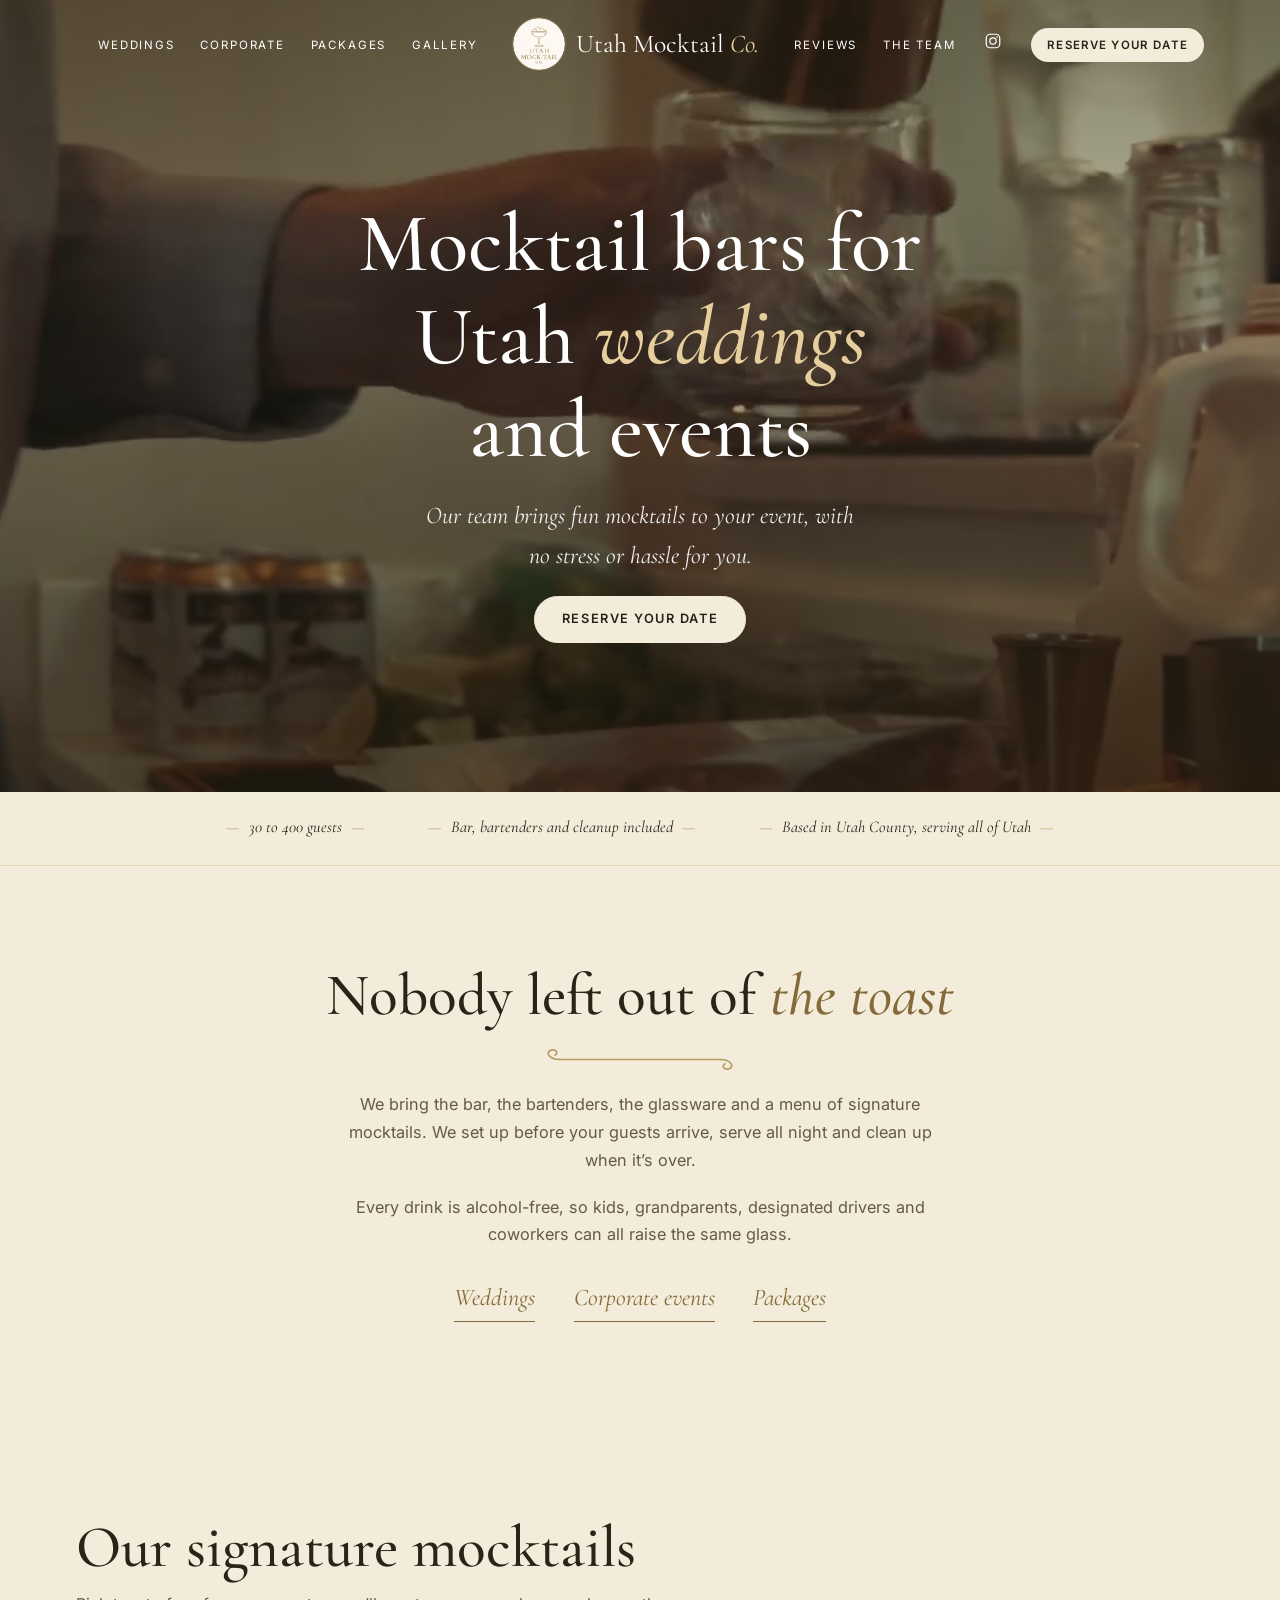
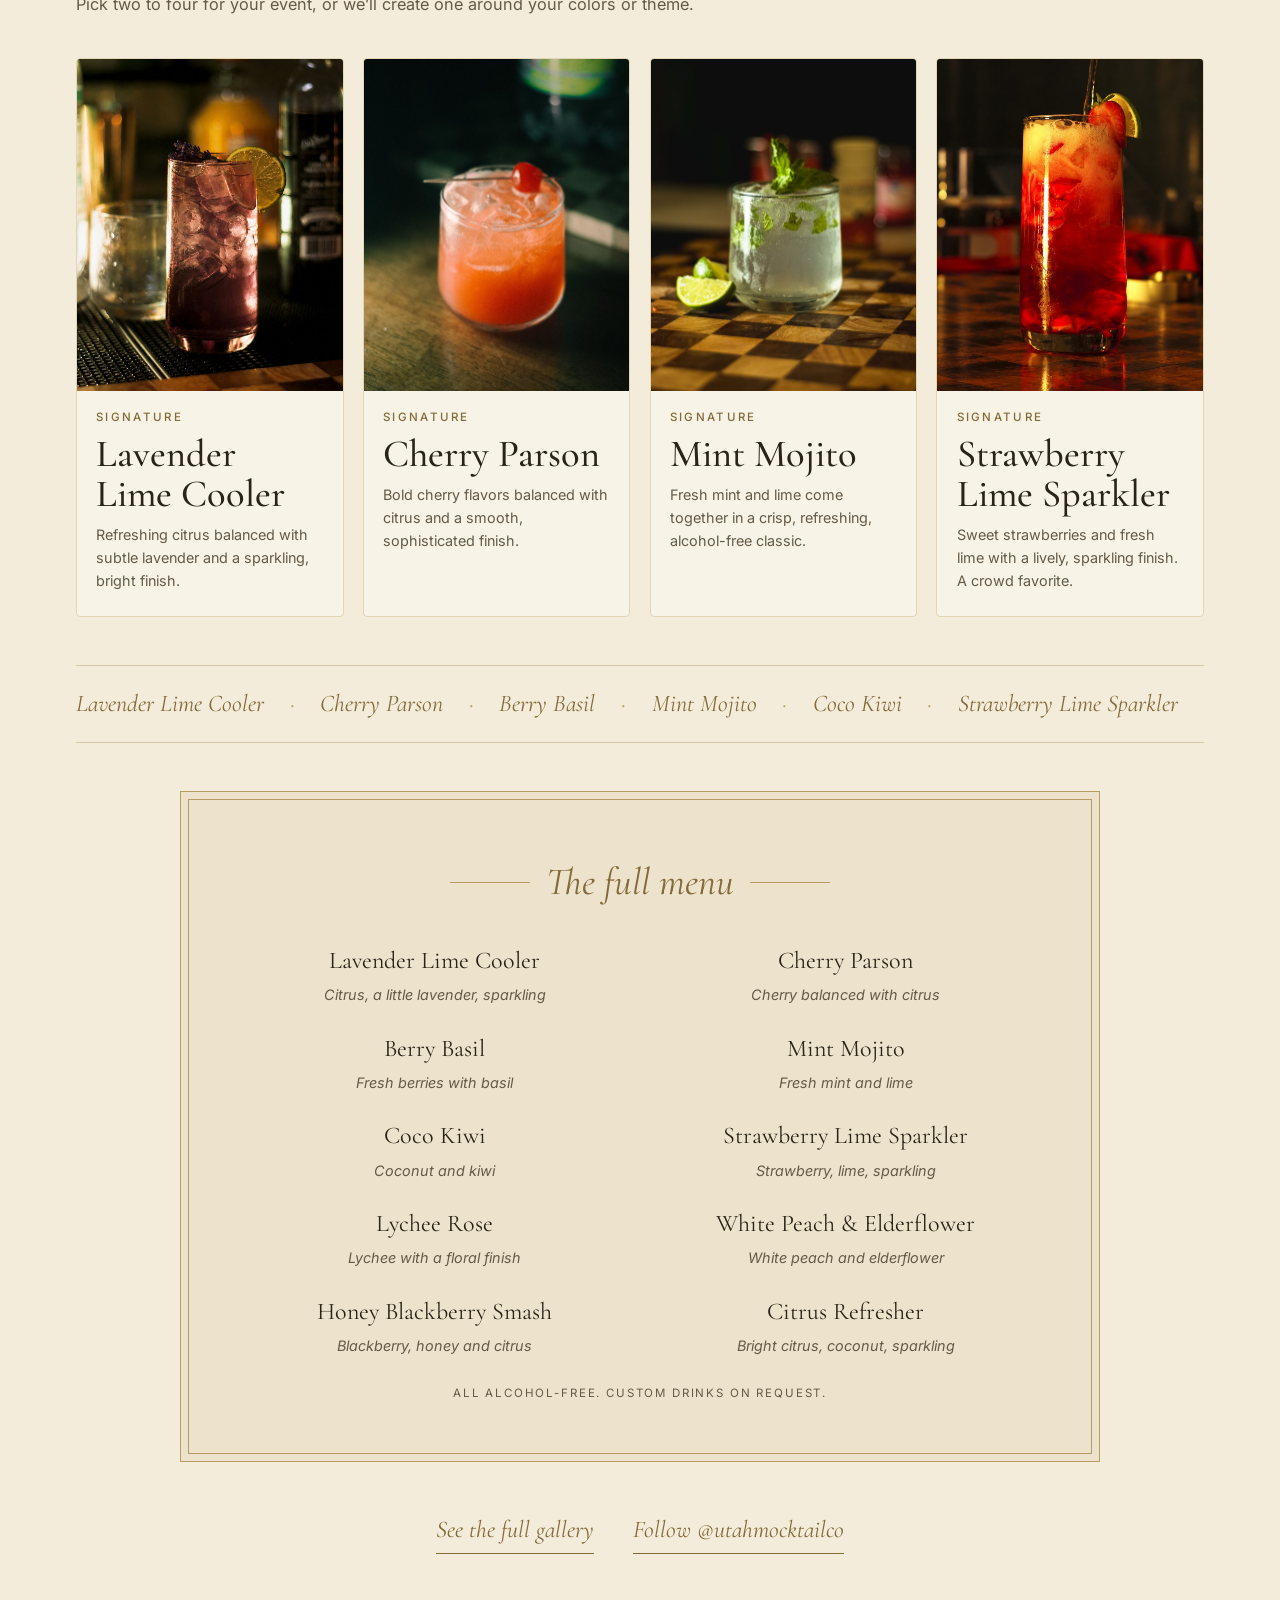
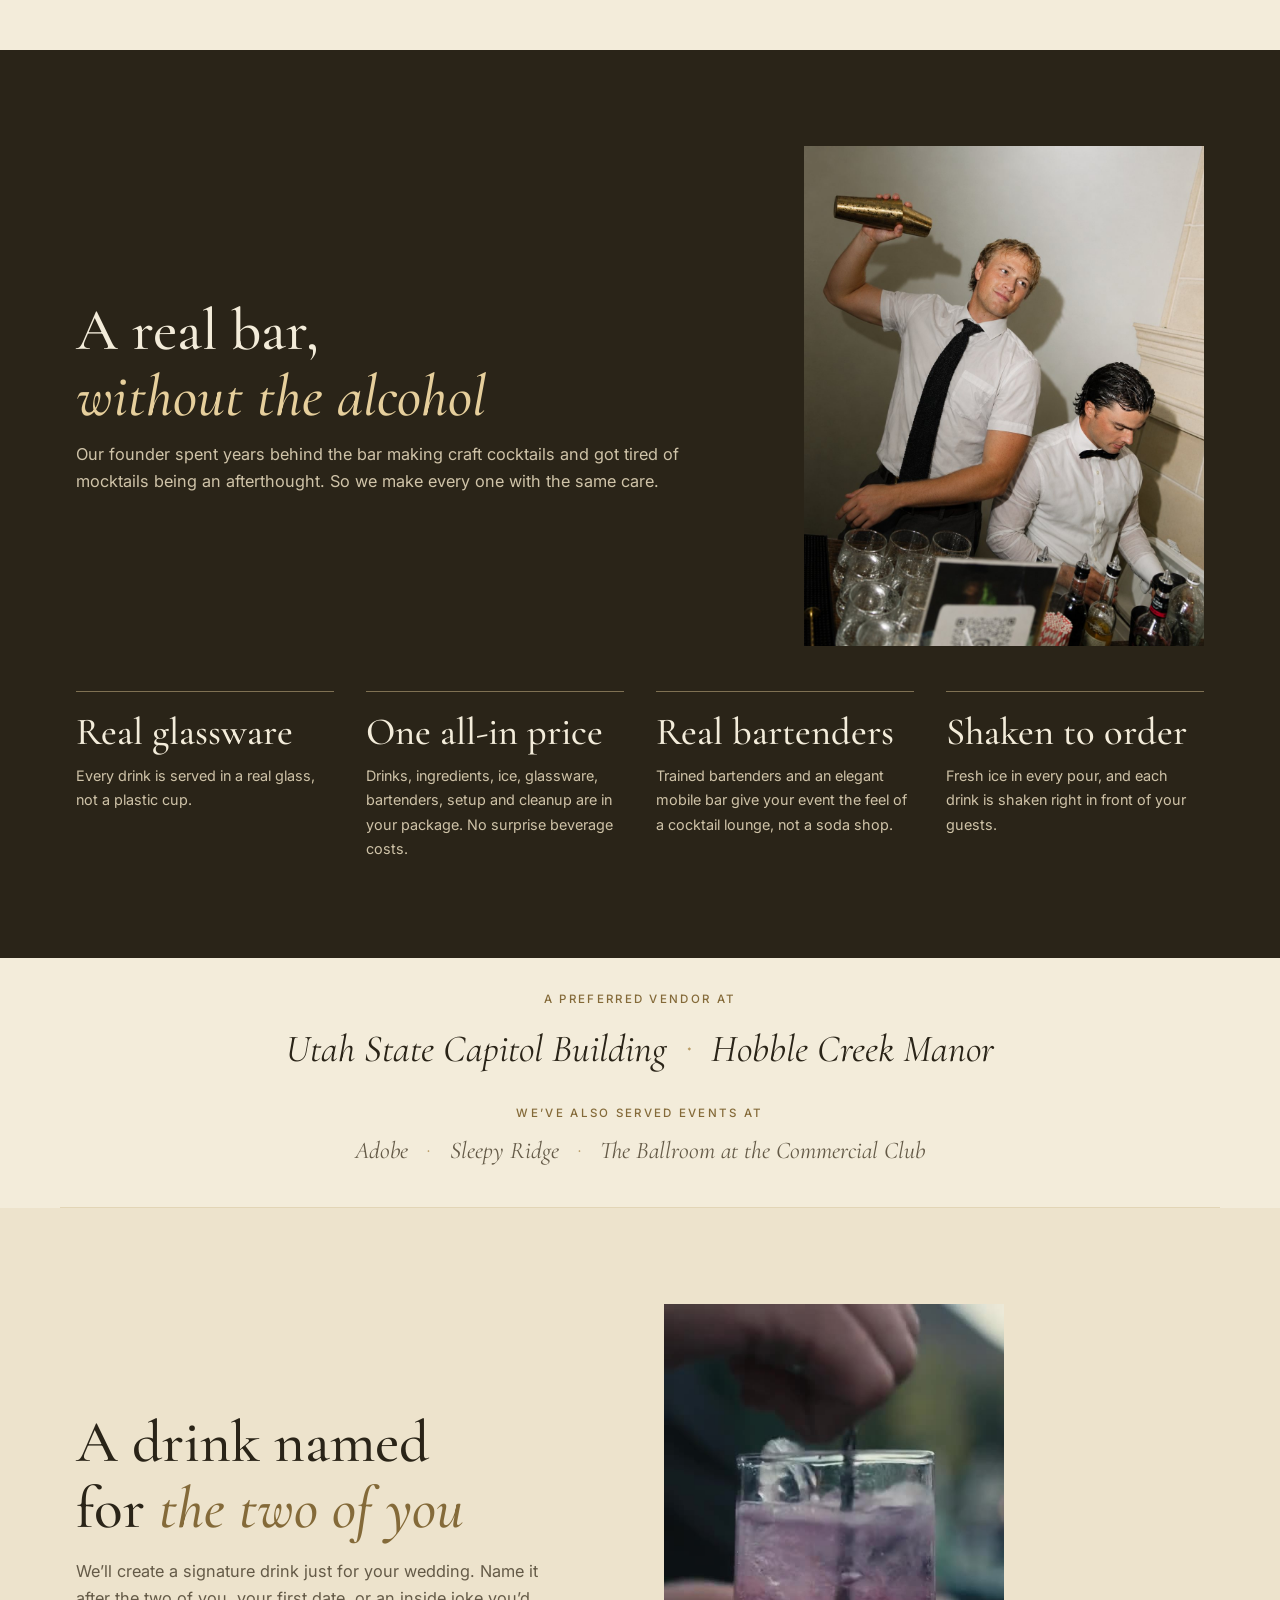
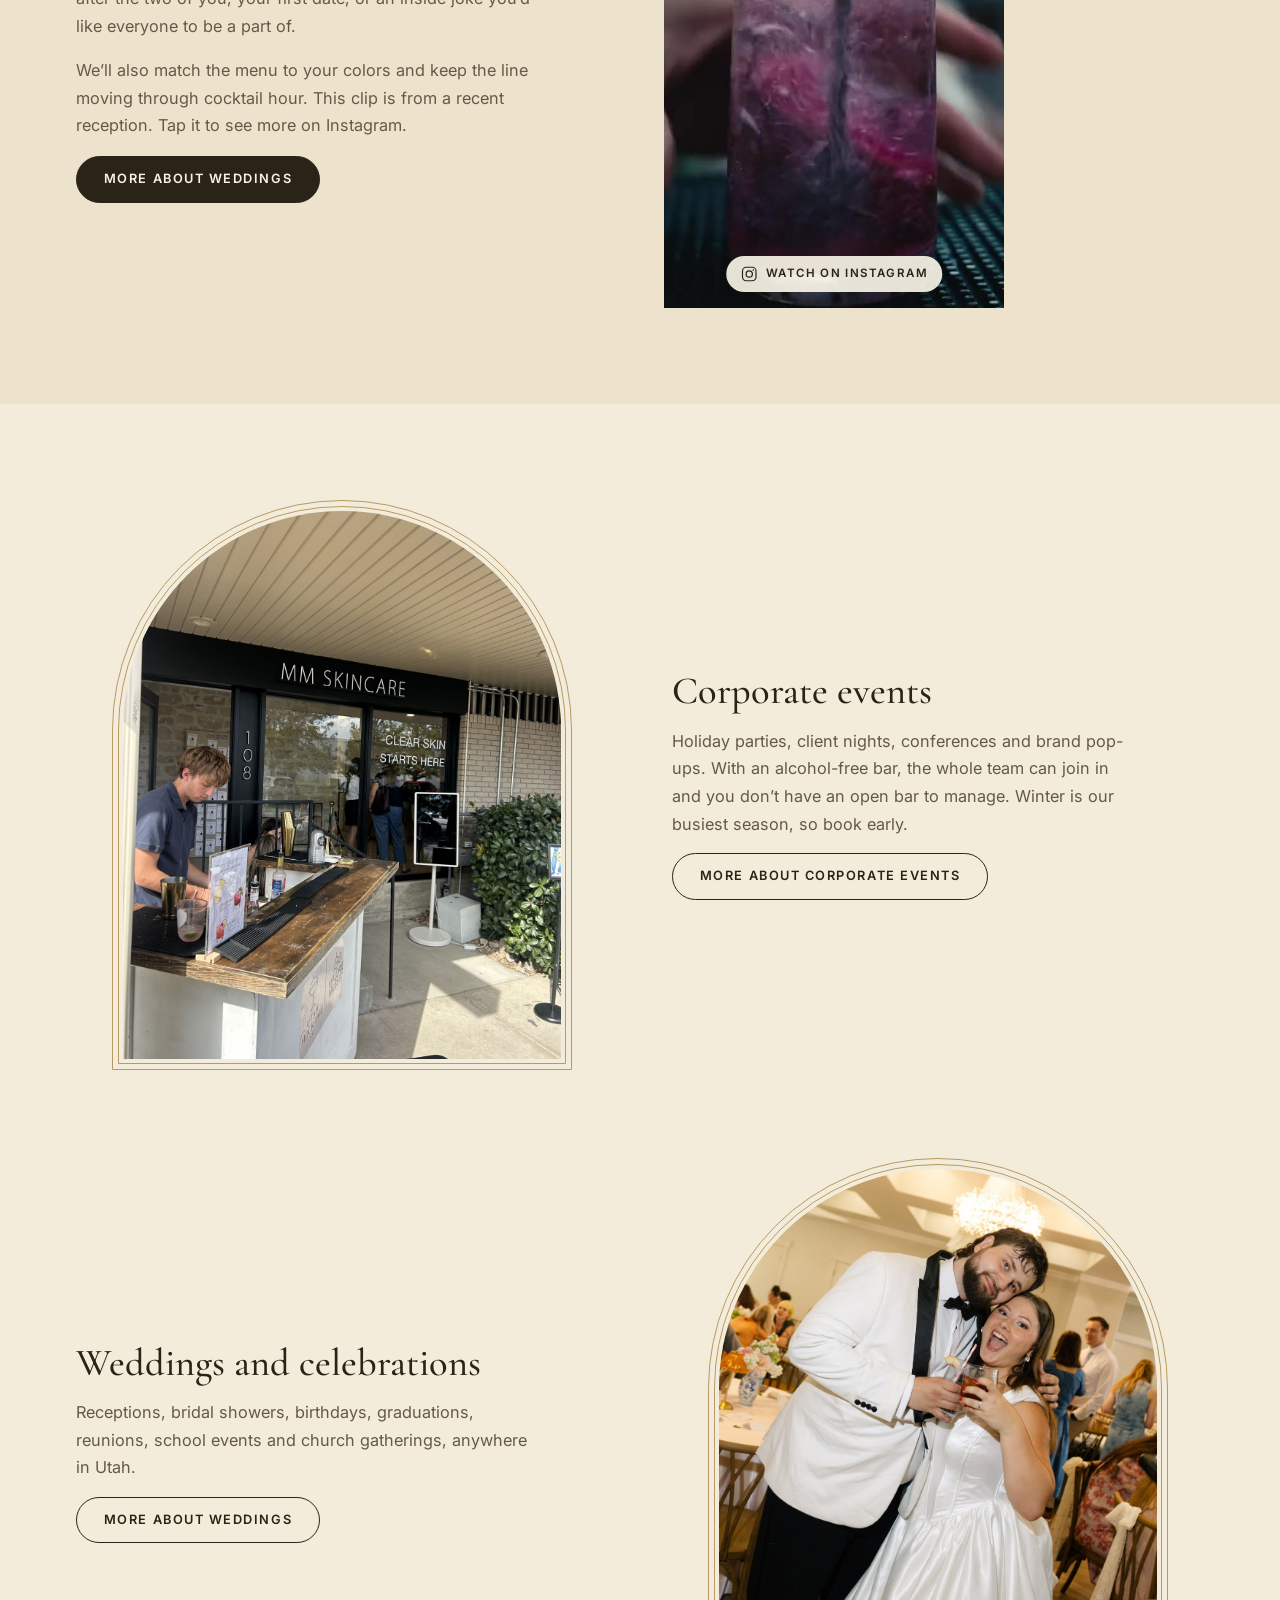
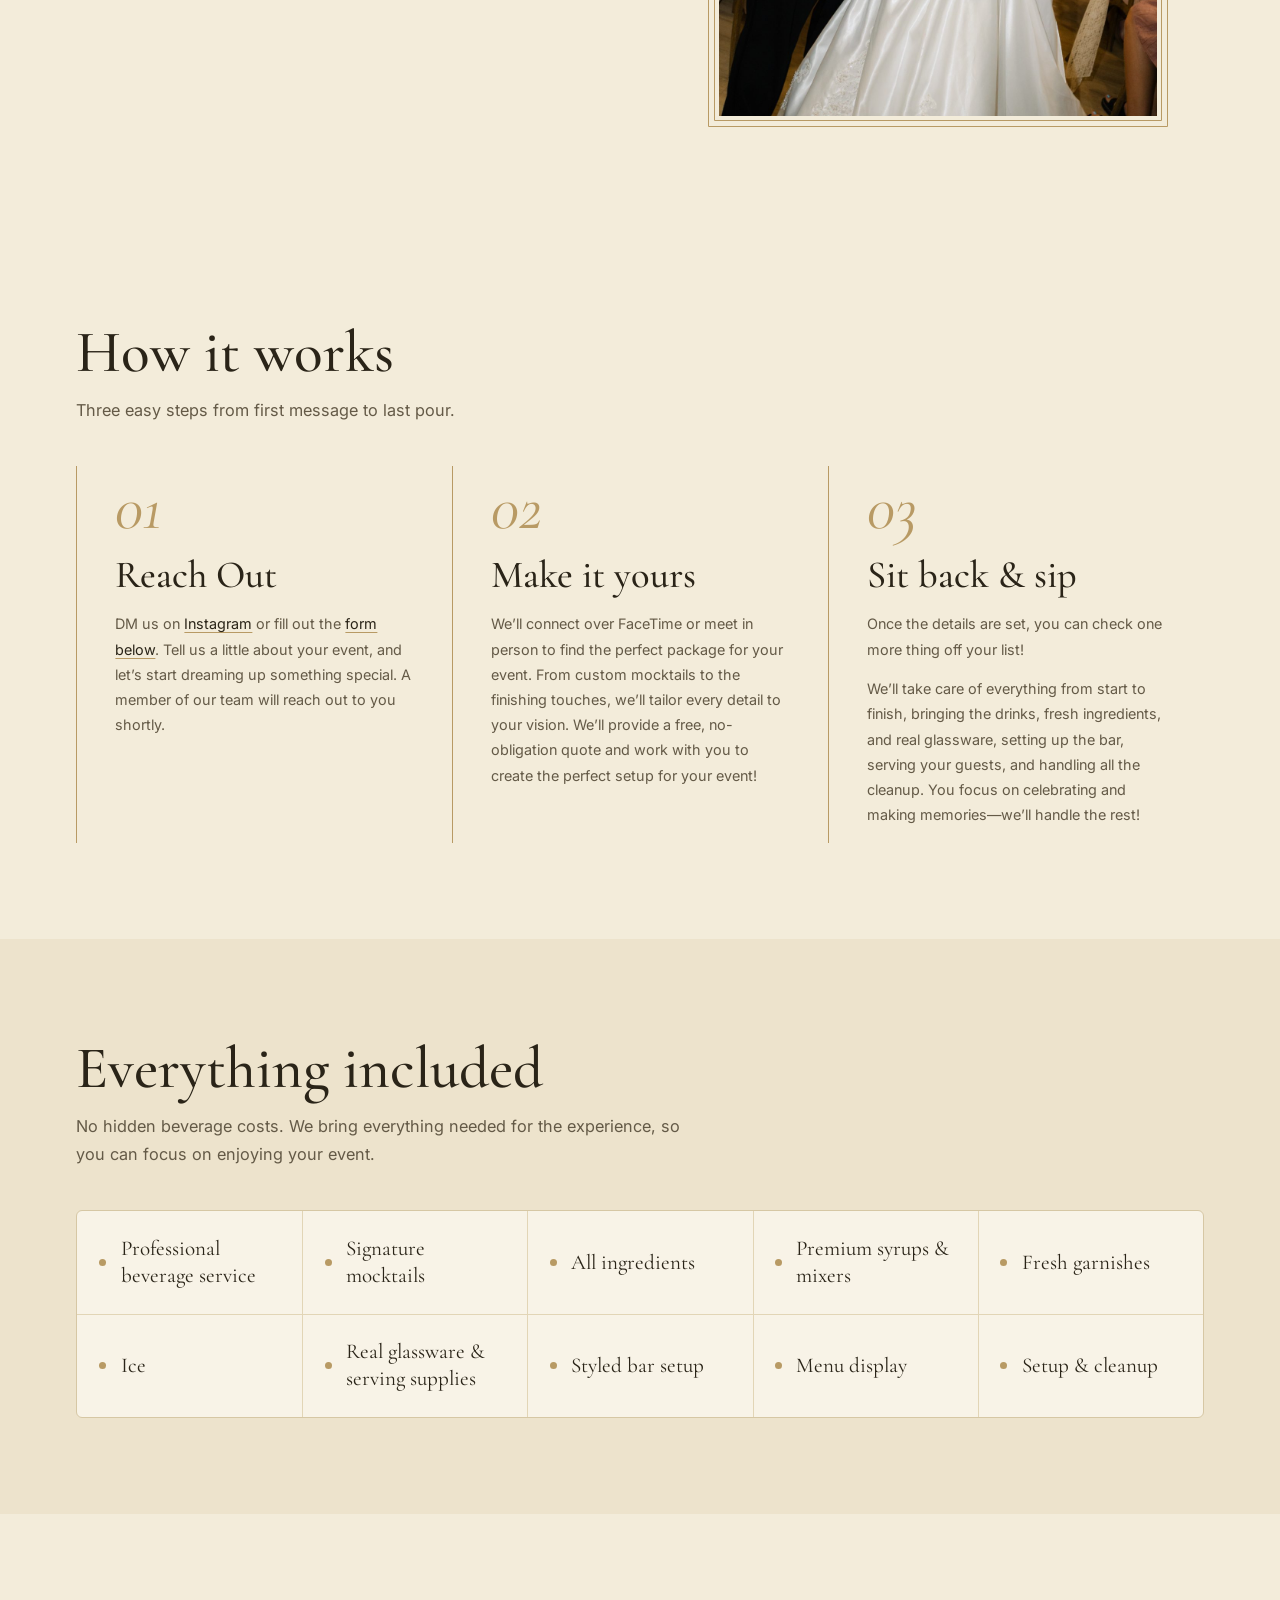
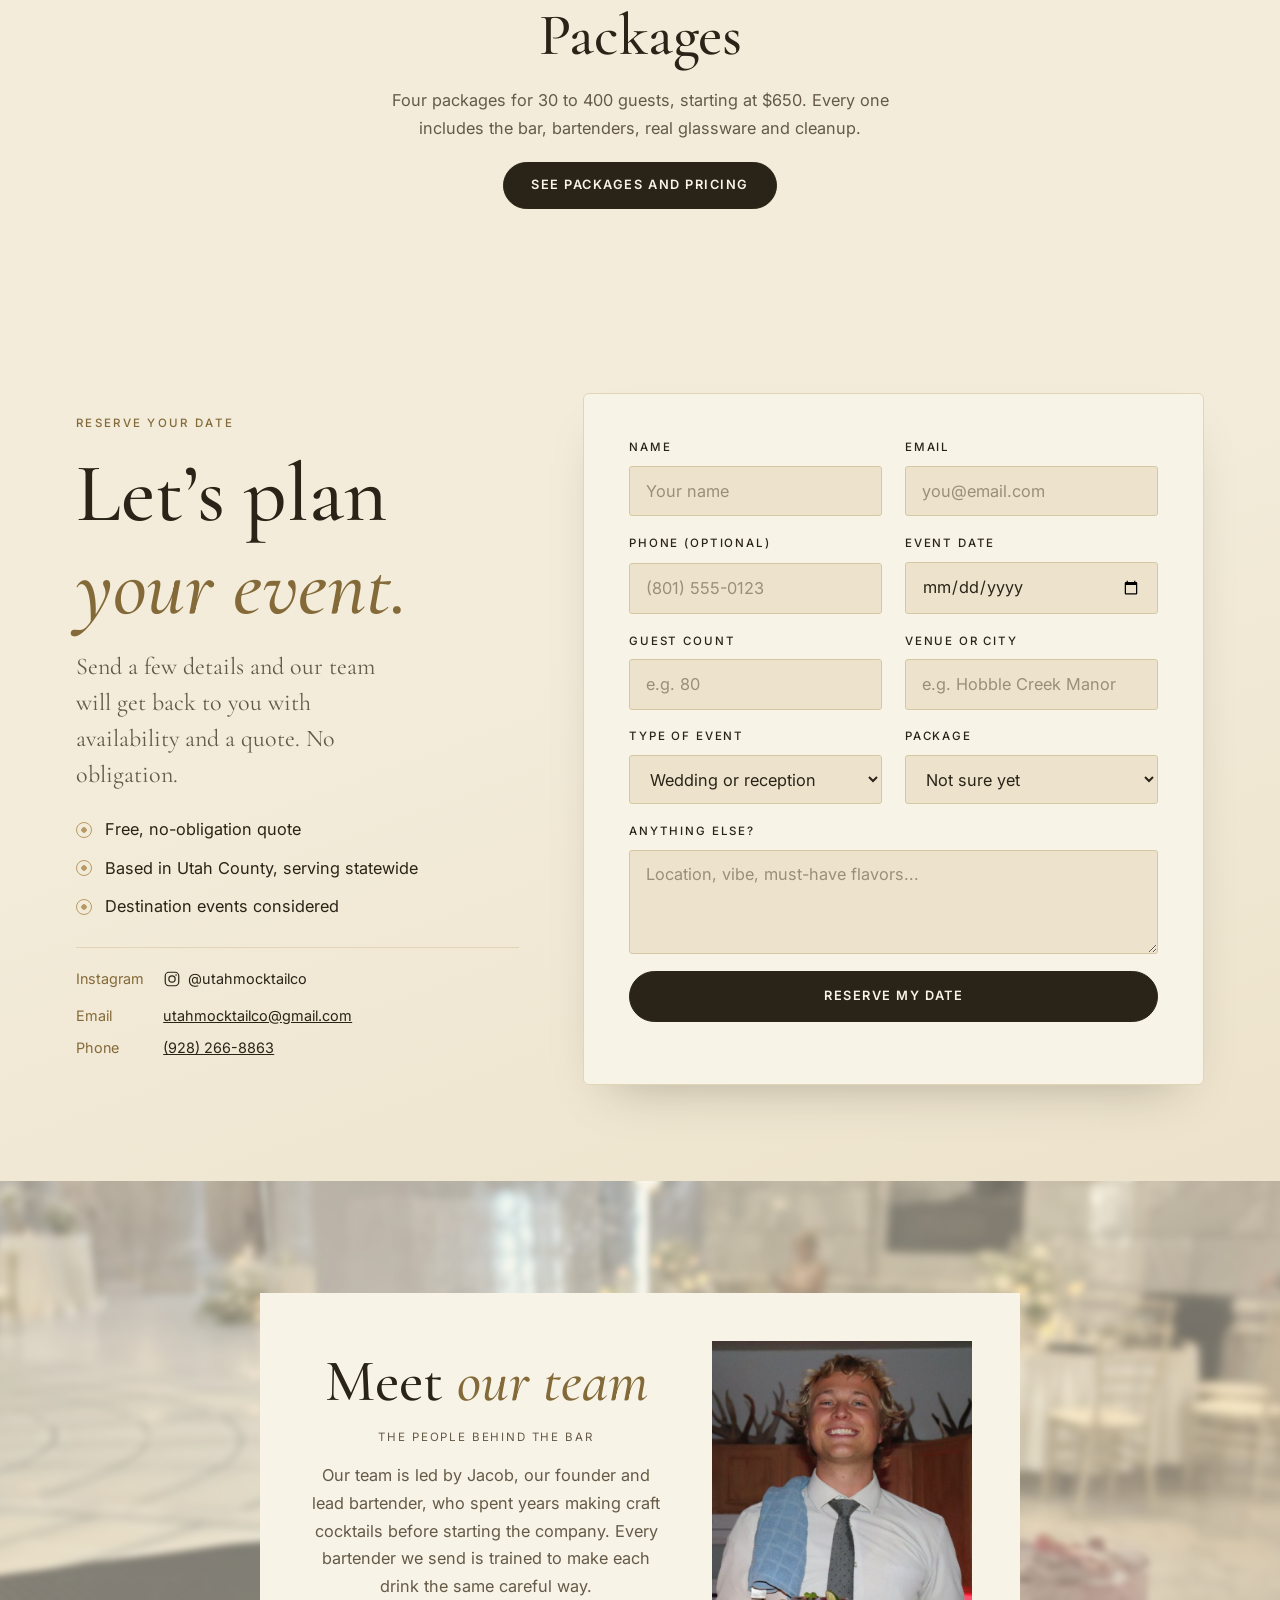
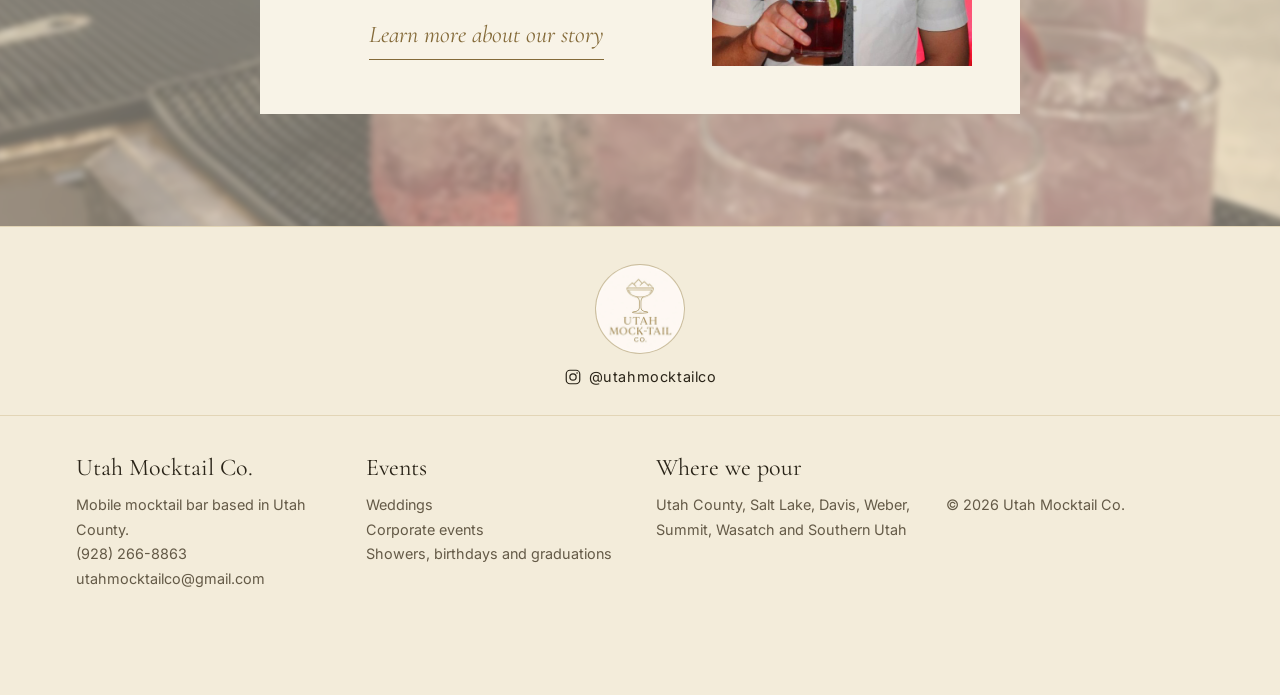
==== commit ffa55ea5: "Add optional phone field to the date form Co-Authored-By: Claude Opus 5.5 <noreply@anthropic.com> Cl" ====
--- a/index.html
+++ b/index.html
@@ -2,6 +2,9 @@
 <html lang="en">
 <head>
 <meta charset="utf-8">
+<!-- Google Analytics -->
+<script async src="https://www.googletagmanager.com/gtag/js?id=G-688F3T92W2"></script>
+<script>window.dataLayer = window.dataLayer || []; function gtag(){dataLayer.push(arguments);} gtag('js', new Date()); gtag('config', 'G-688F3T92W2');</script>
 <meta name="viewport" content="width=device-width, initial-scale=1, viewport-fit=cover">
 <title>Utah Mocktail Co. | Mocktail Bar for Utah Weddings and Events</title>
 <meta name="claude:viewport-fit-sides" content="cover">
@@ -9,6 +12,7 @@
 <link rel="preconnect" href="https://fonts.googleapis.com">
 <link rel="preconnect" href="https://fonts.gstatic.com" crossorigin>
 <link rel="stylesheet" href="https://fonts.googleapis.com/css2?family=Cormorant+Garamond:ital,wght@0,400;0,500;0,600;1,400;1,500&family=Inter:wght@400;500;600&display=swap">
+<link rel="canonical" href="https://utahmocktailco.com/">
 <link rel="icon" type="image/png" href="favicon.png">
 <link rel="stylesheet" href="styles.css">
 <script type="application/ld+json">
@@ -17,15 +21,15 @@
   "@type": "LocalBusiness",
   "name": "Utah Mocktail Co.",
   "description": "Mobile mocktail bar for weddings, corporate events and parties in Utah.",
-  "image": "images/capitol-bar.jpg",
+  "image": "https://utahmocktailco.com/images/capitol-bar.jpg",
   "email": "utahmocktailco@gmail.com",
   "telephone": "+1-928-266-8863",
   "priceRange": "$650-$1,995+",
   "founder": {"@type": "Person", "name": "Jacob"},
   "address": {"@type": "PostalAddress", "addressRegion": "UT", "addressCountry": "US"},
   "areaServed": ["Utah County", "Salt Lake County", "Davis County", "Weber County", "Summit County", "Wasatch County", "Southern Utah"],
-  "url": "TODO-domain",
-  "logo": "images/logo.png",
+  "url": "https://utahmocktailco.com/",
+  "logo": "https://utahmocktailco.com/images/logo.png",
   "sameAs": ["https://www.instagram.com/utahmocktailco/"]
 }
 </script>
@@ -36,17 +40,17 @@
   <div class="wrap">
     <nav class="main left" aria-label="Main">
       <ul>
-        <li><a href="weddings.html">Weddings</a></li>
-        <li><a href="corporate.html">Corporate</a></li>
-        <li><a href="packages.html">Packages</a></li>
-        <li><a href="gallery.html">Gallery</a></li>
+        <li><a href="/weddings">Weddings</a></li>
+        <li><a href="/corporate">Corporate</a></li>
+        <li><a href="/packages">Packages</a></li>
+        <li><a href="/gallery">Gallery</a></li>
       </ul>
     </nav>
-    <a class="logo" href="index.html"><img src="images/logo-180.png" alt="" width="52" height="52"><span>Utah Mocktail <i>Co.</i></span></a>
+    <a class="logo" href="/"><img src="images/logo-180.png" alt="" width="52" height="52"><span>Utah Mocktail <i>Co.</i></span></a>
     <nav class="main right" aria-label="More">
       <ul>
-        <li><a href="reviews.html">Reviews</a></li>
-        <li><a href="team.html">The Team</a></li>
+        <li><a href="/reviews">Reviews</a></li>
+        <li><a href="/team">The Team</a></li>
         <li><a class="ig-link" href="https://www.instagram.com/utahmocktailco/" aria-label="Instagram @utahmocktailco"><svg class="ig" viewBox="0 0 24 24" width="18" height="18" aria-hidden="true" fill="none" stroke="currentColor" stroke-width="1.6"><rect x="3" y="3" width="18" height="18" rx="5"/><circle cx="12" cy="12" r="4.2"/><circle cx="17.4" cy="6.6" r="1.1" fill="currentColor" stroke="none"/></svg></a></li>
         <li><a class="book" href="#book">Reserve your date</a></li>
       </ul>
@@ -54,13 +58,13 @@
     <details class="menu-toggle">
       <summary>Menu</summary>
       <ul>
-        <li><a href="index.html" aria-current="page">Home</a></li>
-        <li><a href="weddings.html">Weddings</a></li>
-        <li><a href="corporate.html">Corporate</a></li>
-        <li><a href="packages.html">Packages</a></li>
-        <li><a href="gallery.html">Gallery</a></li>
-        <li><a href="reviews.html">Reviews</a></li>
-        <li><a href="team.html">The Team</a></li>
+        <li><a href="/" aria-current="page">Home</a></li>
+        <li><a href="/weddings">Weddings</a></li>
+        <li><a href="/corporate">Corporate</a></li>
+        <li><a href="/packages">Packages</a></li>
+        <li><a href="/gallery">Gallery</a></li>
+        <li><a href="/reviews">Reviews</a></li>
+        <li><a href="/team">The Team</a></li>
         <li><a href="https://www.instagram.com/utahmocktailco/">Instagram @utahmocktailco</a></li>
         <li><a href="#book">Reserve your date</a></li>
       </ul>
@@ -92,7 +96,7 @@
       <h2>Nobody left out of <em>the toast</em></h2>
       <p>We bring the bar, the bartenders, the glassware and a menu of signature mocktails. We set up before your guests arrive, serve all night and clean up when it’s over.</p>
       <p>Every drink is alcohol-free, so kids, grandparents, designated drivers and coworkers can all raise the same glass.</p>
-      <p class="link-row"><a href="weddings.html">Weddings</a><a href="corporate.html">Corporate events</a><a href="packages.html">Packages</a></p>
+      <p class="link-row"><a href="/weddings">Weddings</a><a href="/corporate">Corporate events</a><a href="/packages">Packages</a></p>
     </div>
   </section>
 
@@ -164,7 +168,7 @@
         </ul>
         <p class="menu-note">All alcohol-free. Custom drinks on request.</p>
       </div>
-      <p class="link-row"><a href="gallery.html">See the full gallery</a><a href="https://www.instagram.com/utahmocktailco/">Follow @utahmocktailco</a></p>
+      <p class="link-row"><a href="/gallery">See the full gallery</a><a href="https://www.instagram.com/utahmocktailco/">Follow @utahmocktailco</a></p>
     </div>
   </section>
 
@@ -202,7 +206,7 @@
         <h2>A drink named for <em>the two of you</em></h2>
         <p>We’ll create a signature drink just for your wedding. Name it after the two of you, your first date, or an inside joke you’d like everyone to be a part of.</p>
         <p>We’ll also match the menu to your colors and keep the line moving through cocktail hour. This clip is from a recent reception. Tap it to see more on Instagram.</p>
-        <a class="btn" href="weddings.html">More about weddings</a>
+        <a class="btn" href="/weddings">More about weddings</a>
       </div>
       <a class="clip-link" href="https://www.instagram.com/utahmocktailco/" aria-label="Watch more of our events on Instagram @utahmocktailco">
         <video src="wedding-clip.mp4" poster="images/wedding-poster.jpg" autoplay muted loop playsinline preload="metadata" aria-hidden="true"></video>
@@ -218,7 +222,7 @@
         <div class="pillar-copy">
           <h3>Corporate events</h3>
           <p>Holiday parties, client nights, conferences and brand pop-ups. With an alcohol-free bar, the whole team can join in and you don’t have an open bar to manage. Winter is our busiest season, so book early.</p>
-          <a class="btn btn-light" href="corporate.html" style="justify-self:start">More about corporate events</a>
+          <a class="btn btn-light" href="/corporate" style="justify-self:start">More about corporate events</a>
         </div>
       </article>
       <article class="pillar">
@@ -226,7 +230,7 @@
         <div class="pillar-copy">
           <h3>Weddings and celebrations</h3>
           <p>Receptions, bridal showers, birthdays, graduations, reunions, school events and church gatherings, anywhere in Utah.</p>
-          <a class="btn btn-light" href="weddings.html" style="justify-self:start">More about weddings</a>
+          <a class="btn btn-light" href="/weddings" style="justify-self:start">More about weddings</a>
         </div>
       </article>
     </div>
@@ -273,7 +277,7 @@
     <div class="wrap narrow center">
       <h2>Packages</h2>
       <p>Four packages for 30 to 400 guests, starting at $650. Every one includes the bar, bartenders, real glassware and cleanup.</p>
-      <a class="btn" href="packages.html">See packages and pricing</a>
+      <a class="btn" href="/packages">See packages and pricing</a>
     </div>
   </section>
 
@@ -297,9 +301,10 @@
       <form id="inquiry" class="form-card" novalidate>
         <label>Name<input id="f-name" name="name" autocomplete="name" placeholder="Your name" required></label>
         <label>Email<input id="f-email" name="email" type="email" autocomplete="email" placeholder="you@email.com" required></label>
+        <label>Phone (optional)<input id="f-phone" name="phone" type="tel" autocomplete="tel" inputmode="tel" placeholder="(801) 555-0123"></label>
         <label>Event date<input id="f-date" name="date" type="date"></label>
         <label>Guest count<input id="f-guests" name="guests" type="number" min="1" inputmode="numeric" placeholder="e.g. 80"></label>
-        <label class="full">Venue or city<input id="f-venue" name="venue" placeholder="e.g. Hobble Creek Manor, Springville"></label>
+        <label>Venue or city<input id="f-venue" name="venue" placeholder="e.g. Hobble Creek Manor"></label>
         <label>Type of event
           <select id="f-type" name="type"><option selected>Wedding or reception</option><option>Corporate or conference</option><option>Shower or birthday</option><option>Graduation or reunion</option><option>School or university event</option><option>Religious or community gathering</option><option>Something else</option></select>
         </label>
@@ -322,7 +327,7 @@
           <h2>Meet <em>our team</em></h2>
           <p class="role">The people behind the bar</p>
           <p>Our team is led by Jacob, our founder and lead bartender, who spent years making craft cocktails before starting the company. Every bartender we send is trained to make each drink the same careful way.</p>
-          <a class="text-link" href="team.html#story">Learn more about our story</a>
+          <a class="text-link" href="/team#story">Learn more about our story</a>
         </div>
         <div class="portrait"><img src="images/jacob.jpg" alt="Jacob, founder of Utah Mocktail Co., holding a mocktail" width="640" height="800" loading="lazy"></div>
       </div>
@@ -337,7 +342,7 @@
   </div>
   <div class="wrap">
     <div><strong>Utah Mocktail Co.</strong>Mobile mocktail bar based in Utah County.<br><a href="tel:+19282668863">(928) 266-8863</a><br><a href="mailto:utahmocktailco@gmail.com">utahmocktailco@gmail.com</a></div>
-    <div><strong>Events</strong><a href="weddings.html">Weddings</a><br><a href="corporate.html">Corporate events</a><br><a href="#book">Showers, birthdays and graduations</a></div>
+    <div><strong>Events</strong><a href="/weddings">Weddings</a><br><a href="/corporate">Corporate events</a><br><a href="#book">Showers, birthdays and graduations</a></div>
     <div><strong>Where we pour</strong>Utah County, Salt Lake, Davis, Weber, Summit, Wasatch and Southern Utah</div>
     <div><strong>&nbsp;</strong>© 2026 Utah Mocktail Co.</div>
   </div>
@@ -366,7 +371,7 @@
   btn.disabled = true;
   note.textContent = 'Sending...';
   fetch(url, { method: 'POST', mode: 'no-cors', body: data })
-    .then(function () { f.reset(); note.textContent = ''; var d = document.getElementById('thanks'); if (d.showModal) d.showModal(); else note.textContent = d.querySelector('p').textContent; })
+    .then(function () { f.reset(); note.textContent = ''; if (window.gtag) gtag('event', 'generate_lead', { form: 'date_request' }); var d = document.getElementById('thanks'); if (d.showModal) d.showModal(); else note.textContent = d.querySelector('p').textContent; })
     .catch(function () { note.textContent = 'That didn’t go through. Please email utahmocktailco@gmail.com or call (928) 266-8863.'; })
     .then(function () { btn.disabled = false; });
 });
--- a/styles.css
+++ b/styles.css
@@ -469,6 +469,8 @@
 .review blockquote { margin: 0; font-family: var(--display); font-size: var(--step-1); line-height: 1.4; }
 .review figcaption { display: grid; gap: .2rem; font-size: .92rem; color: var(--fg-soft); }
 .review figcaption strong { color: var(--fg); font-weight: 500; }
+.review:has(.stars) { grid-template-rows: auto 1fr auto; align-content: stretch; }
+.review .stars { color: var(--gold); letter-spacing: .18em; font-size: 1.05rem; line-height: 1; }
 .review .src { font-size: .72rem; letter-spacing: .14em; text-transform: uppercase; color: var(--gold); }
 .reviews .link-row { margin-top: 2rem; }
 
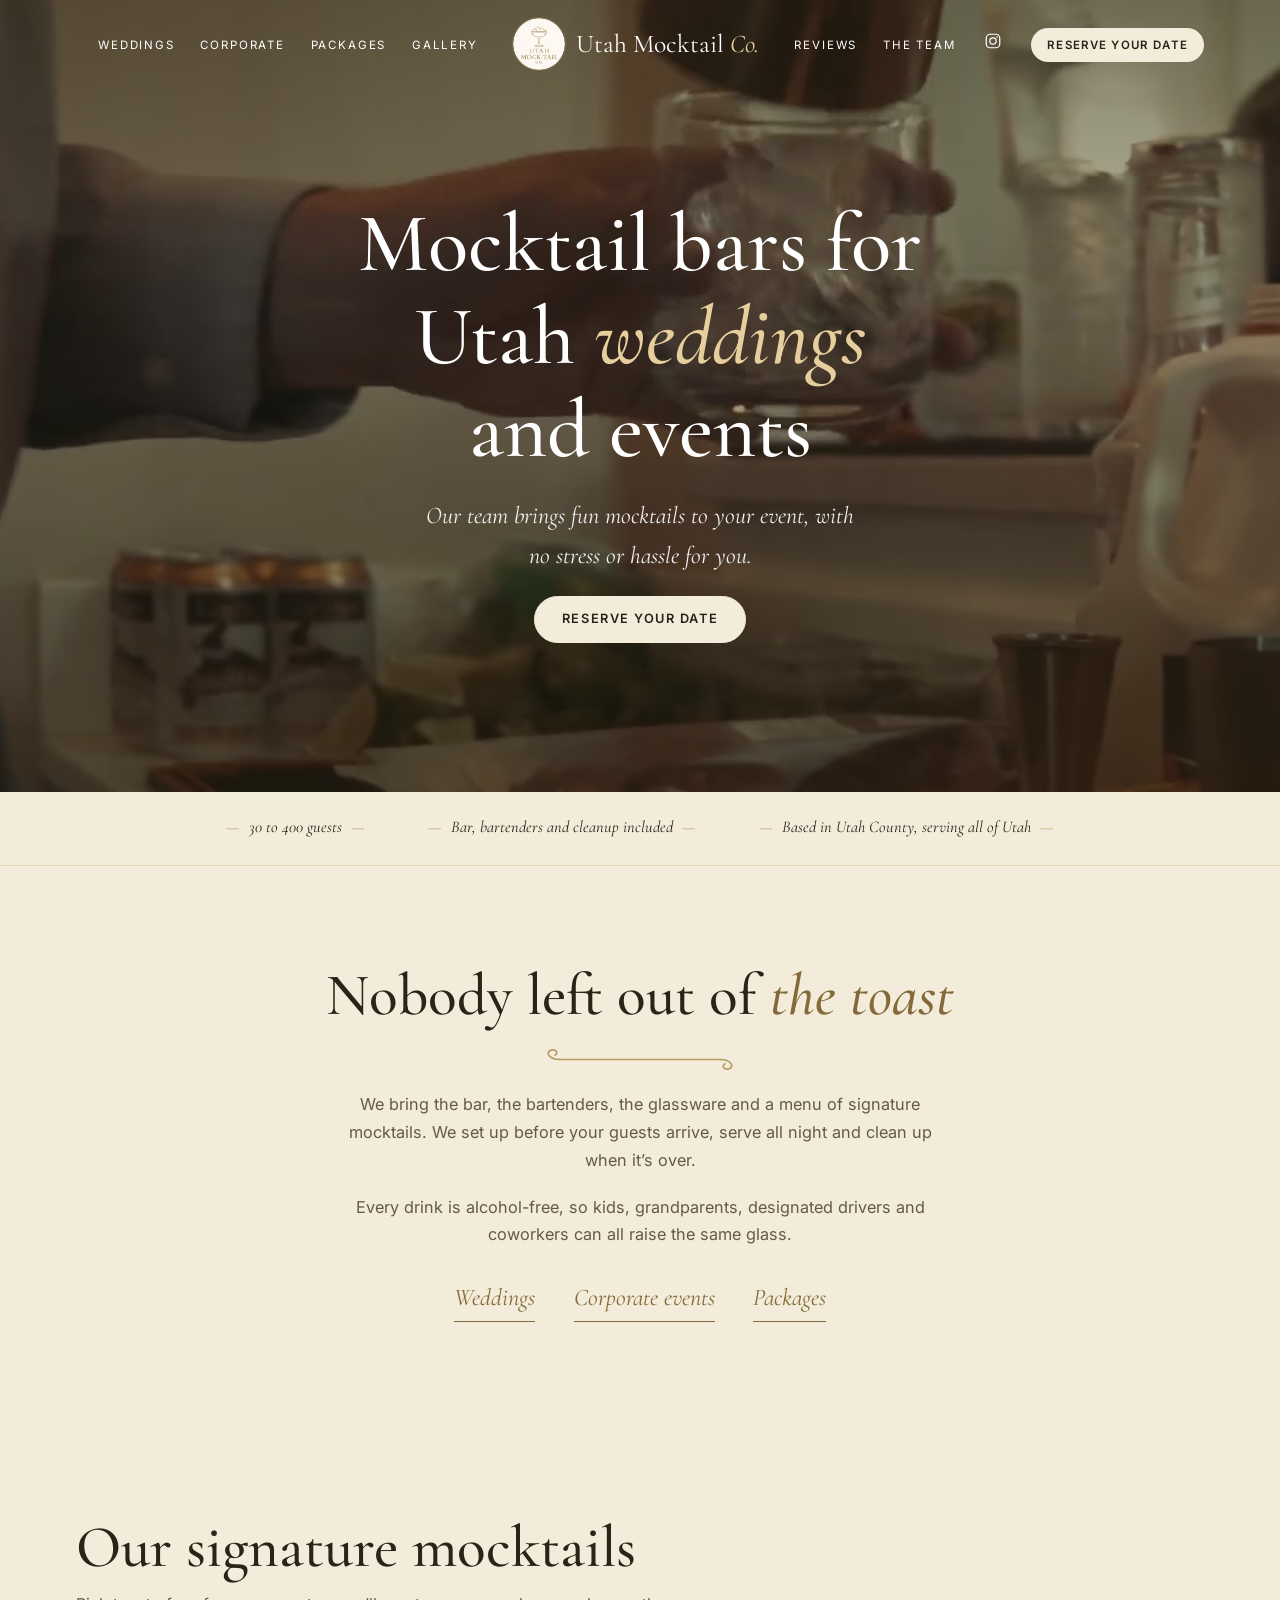
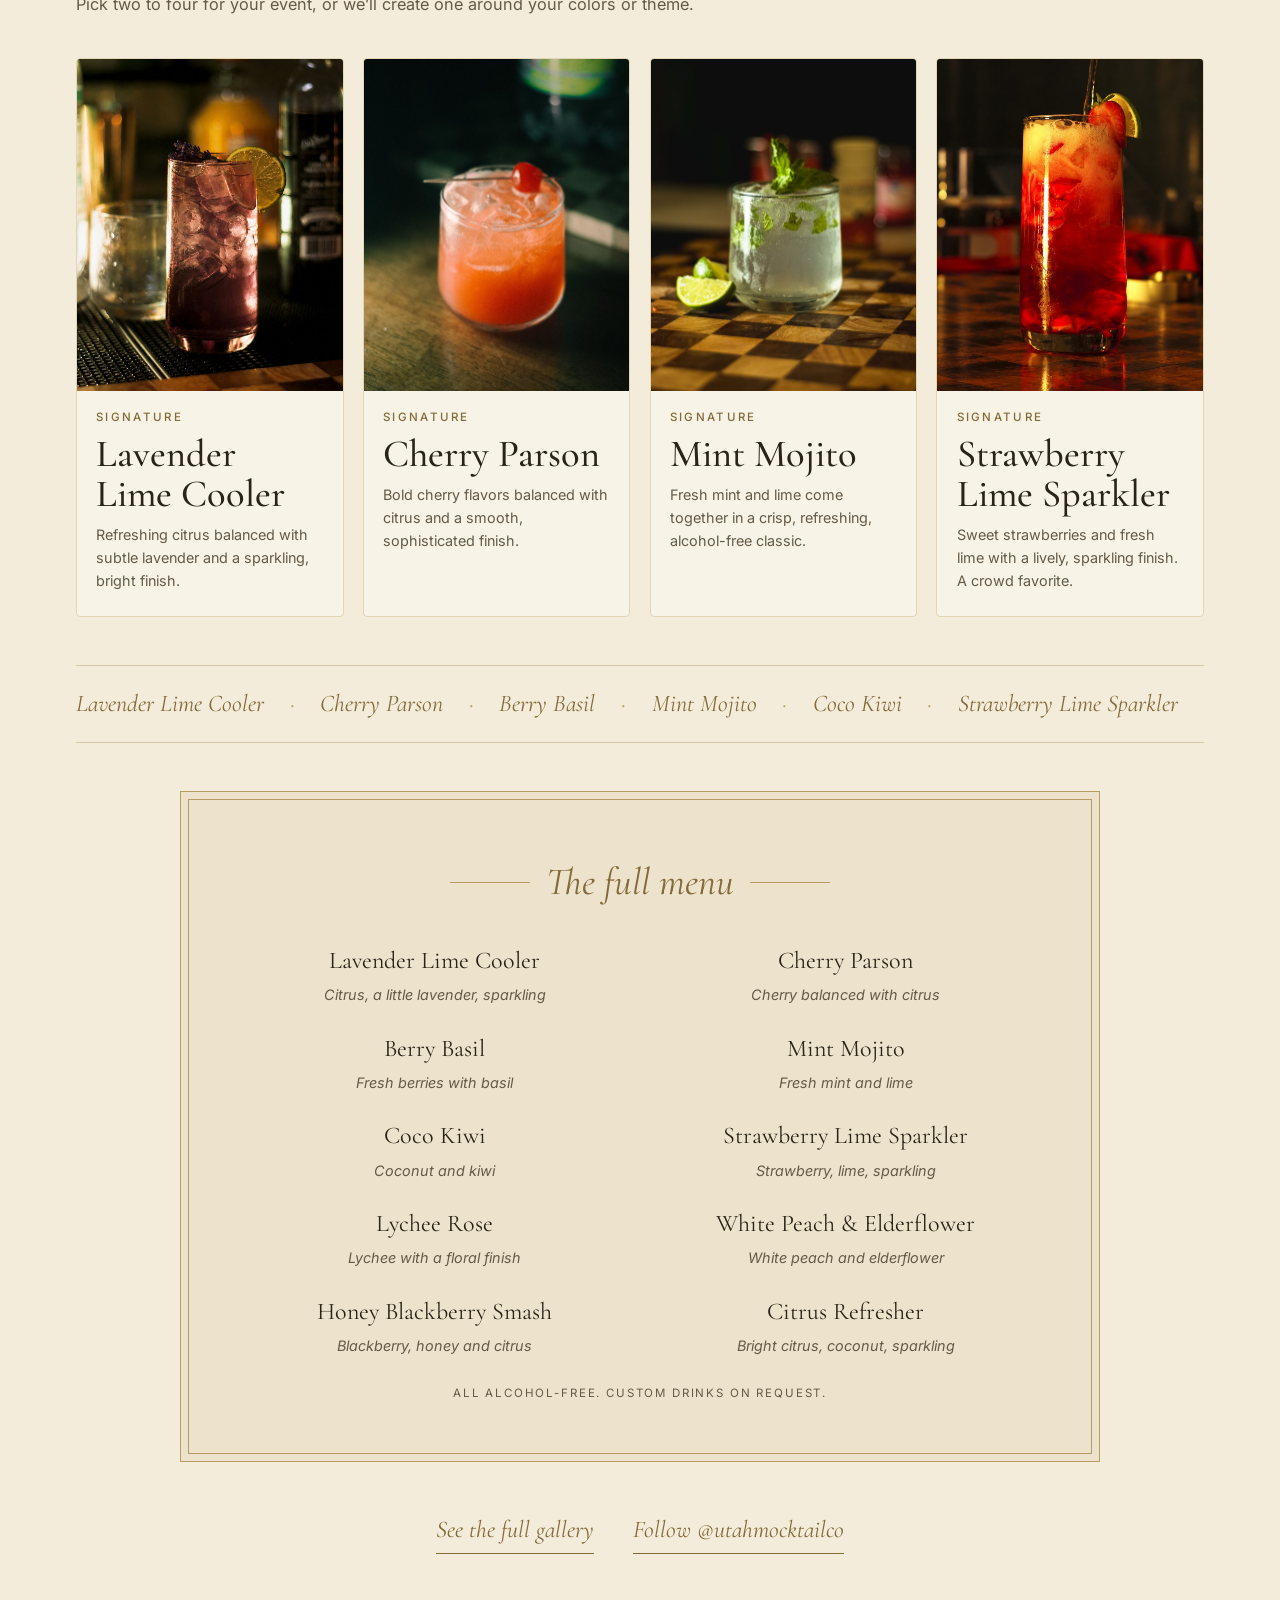
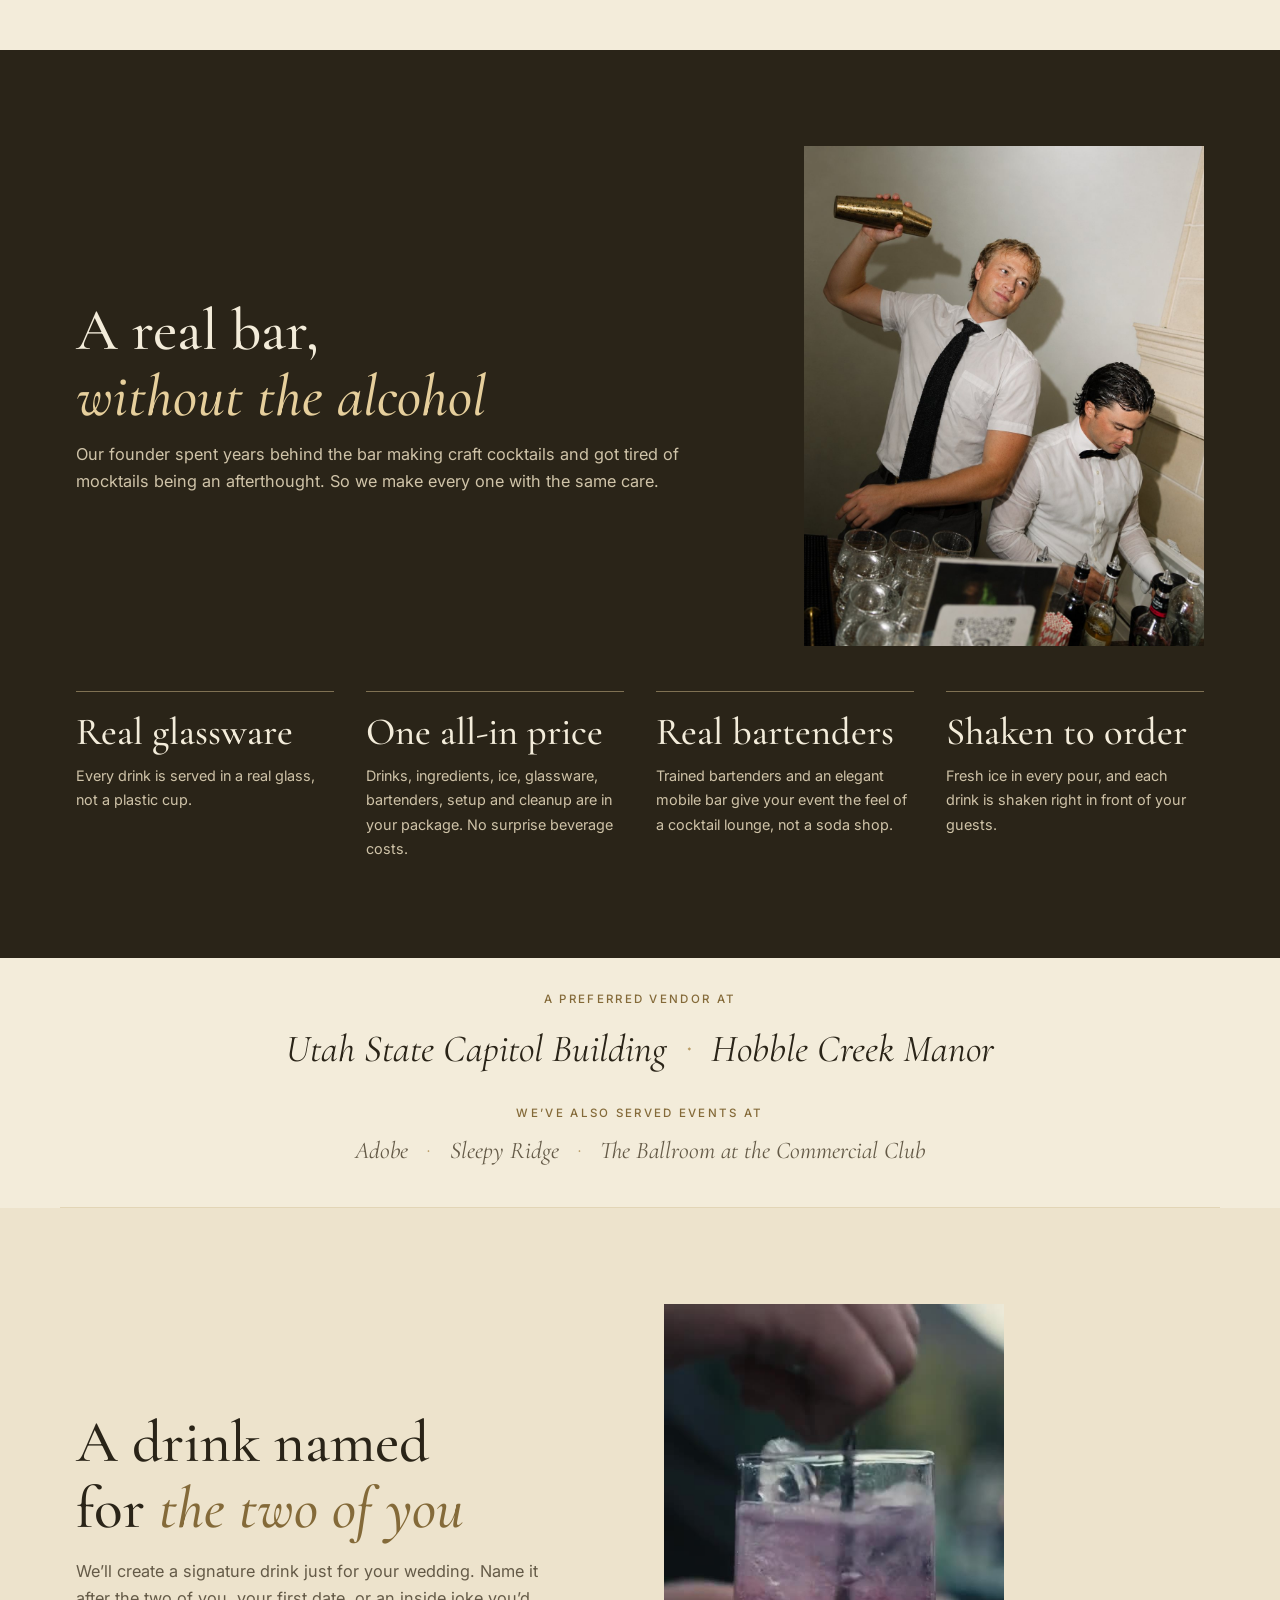
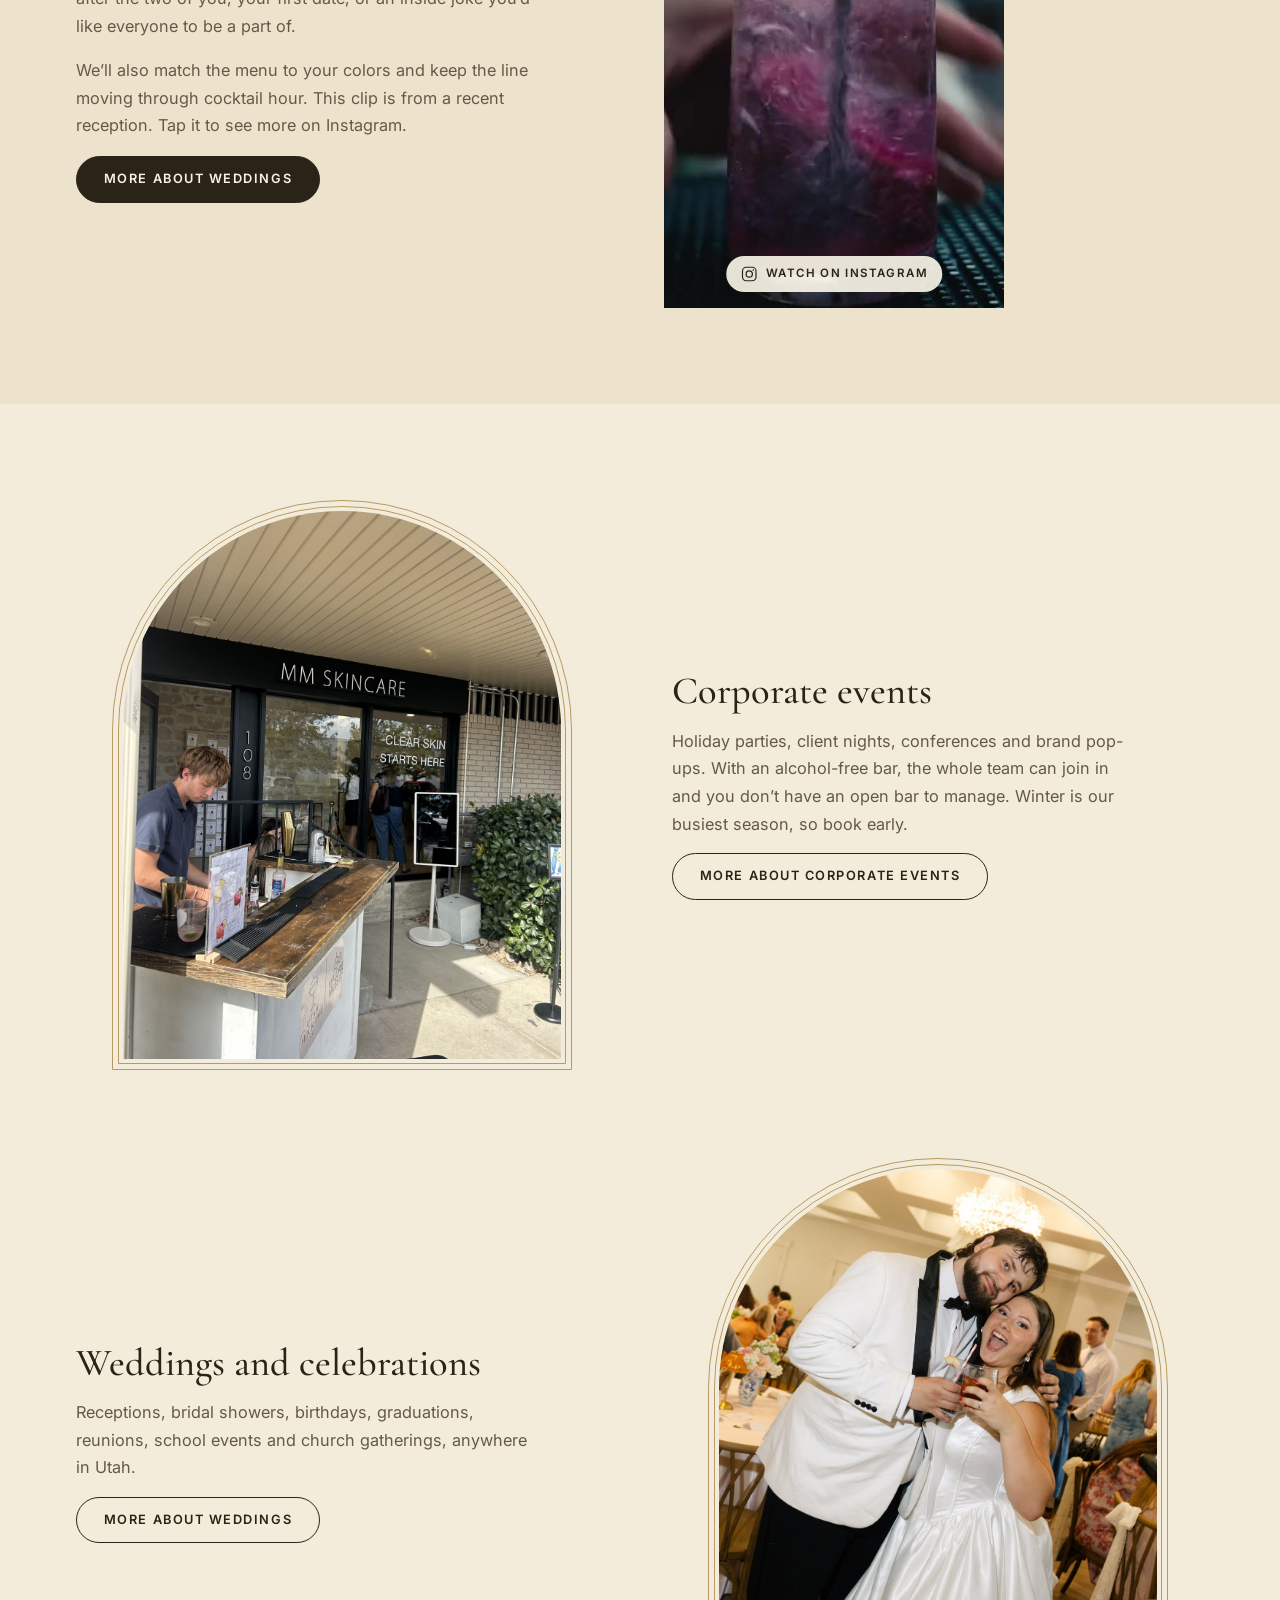
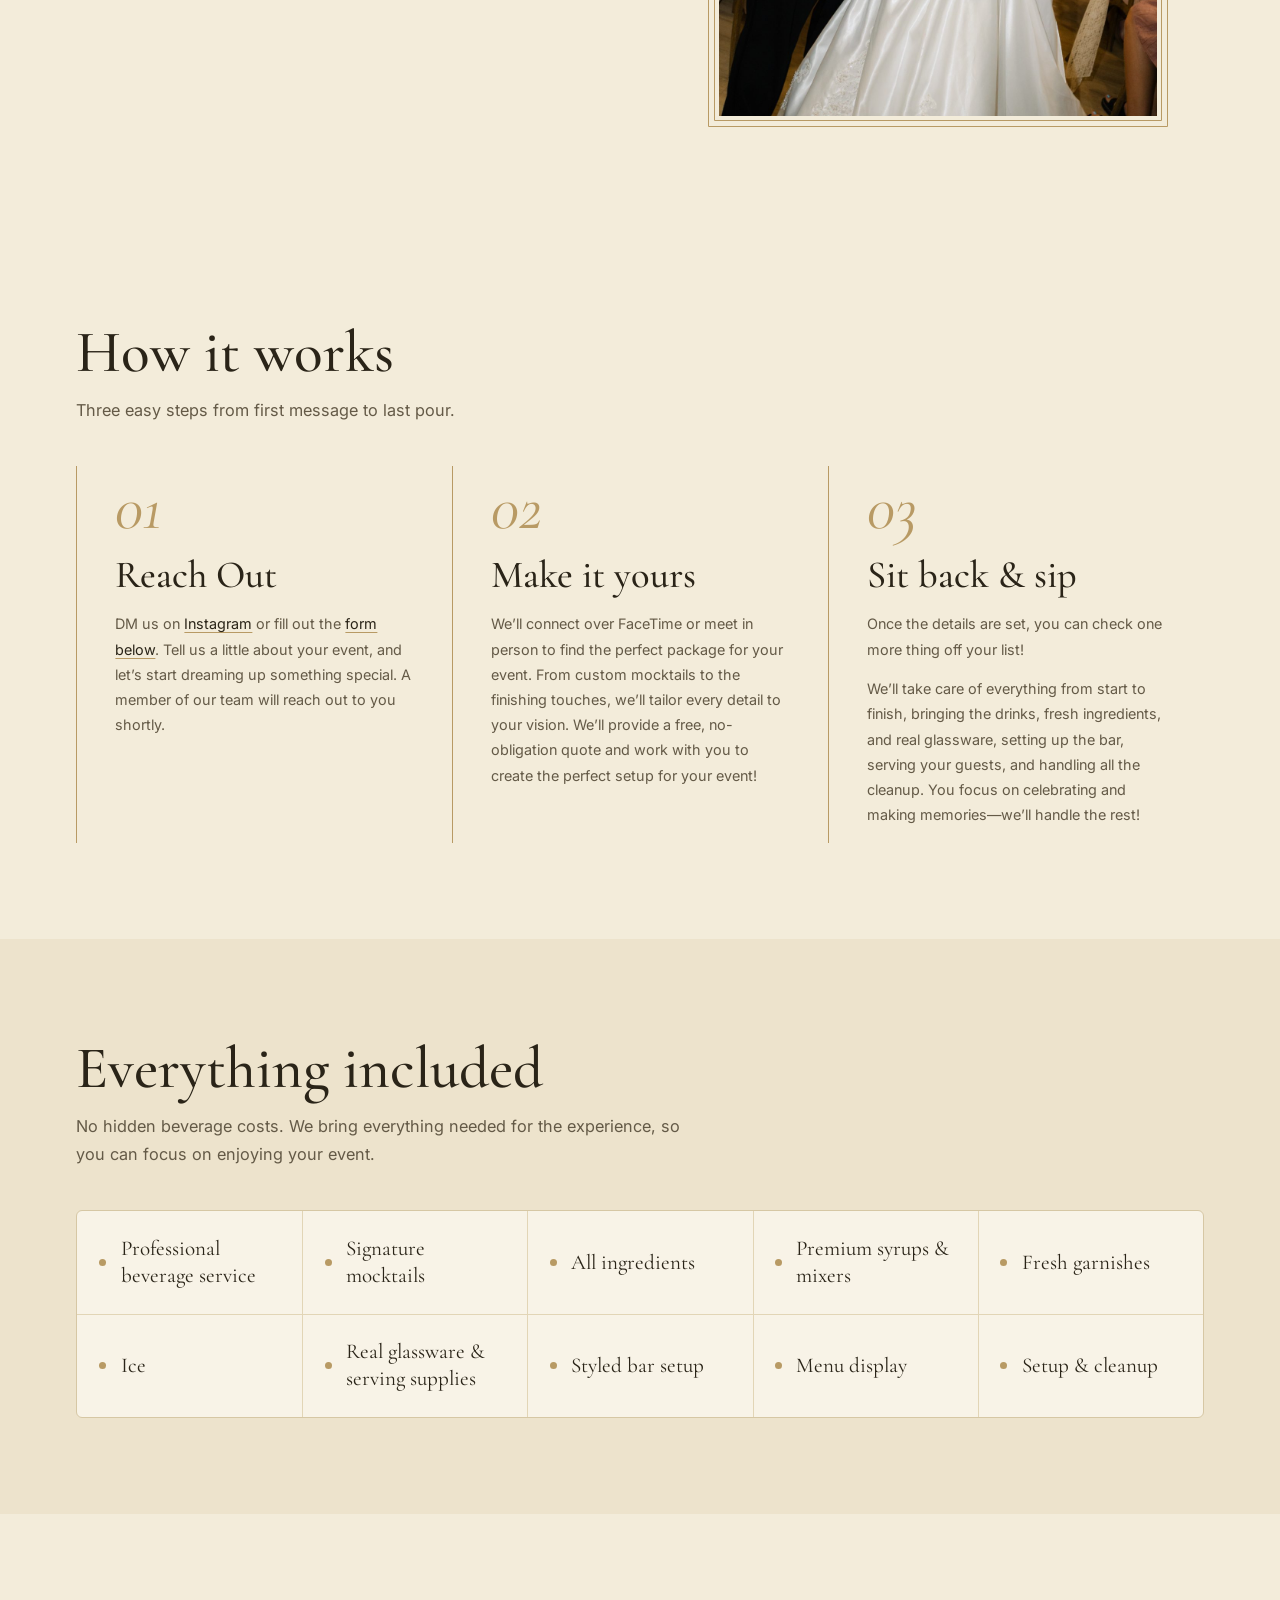
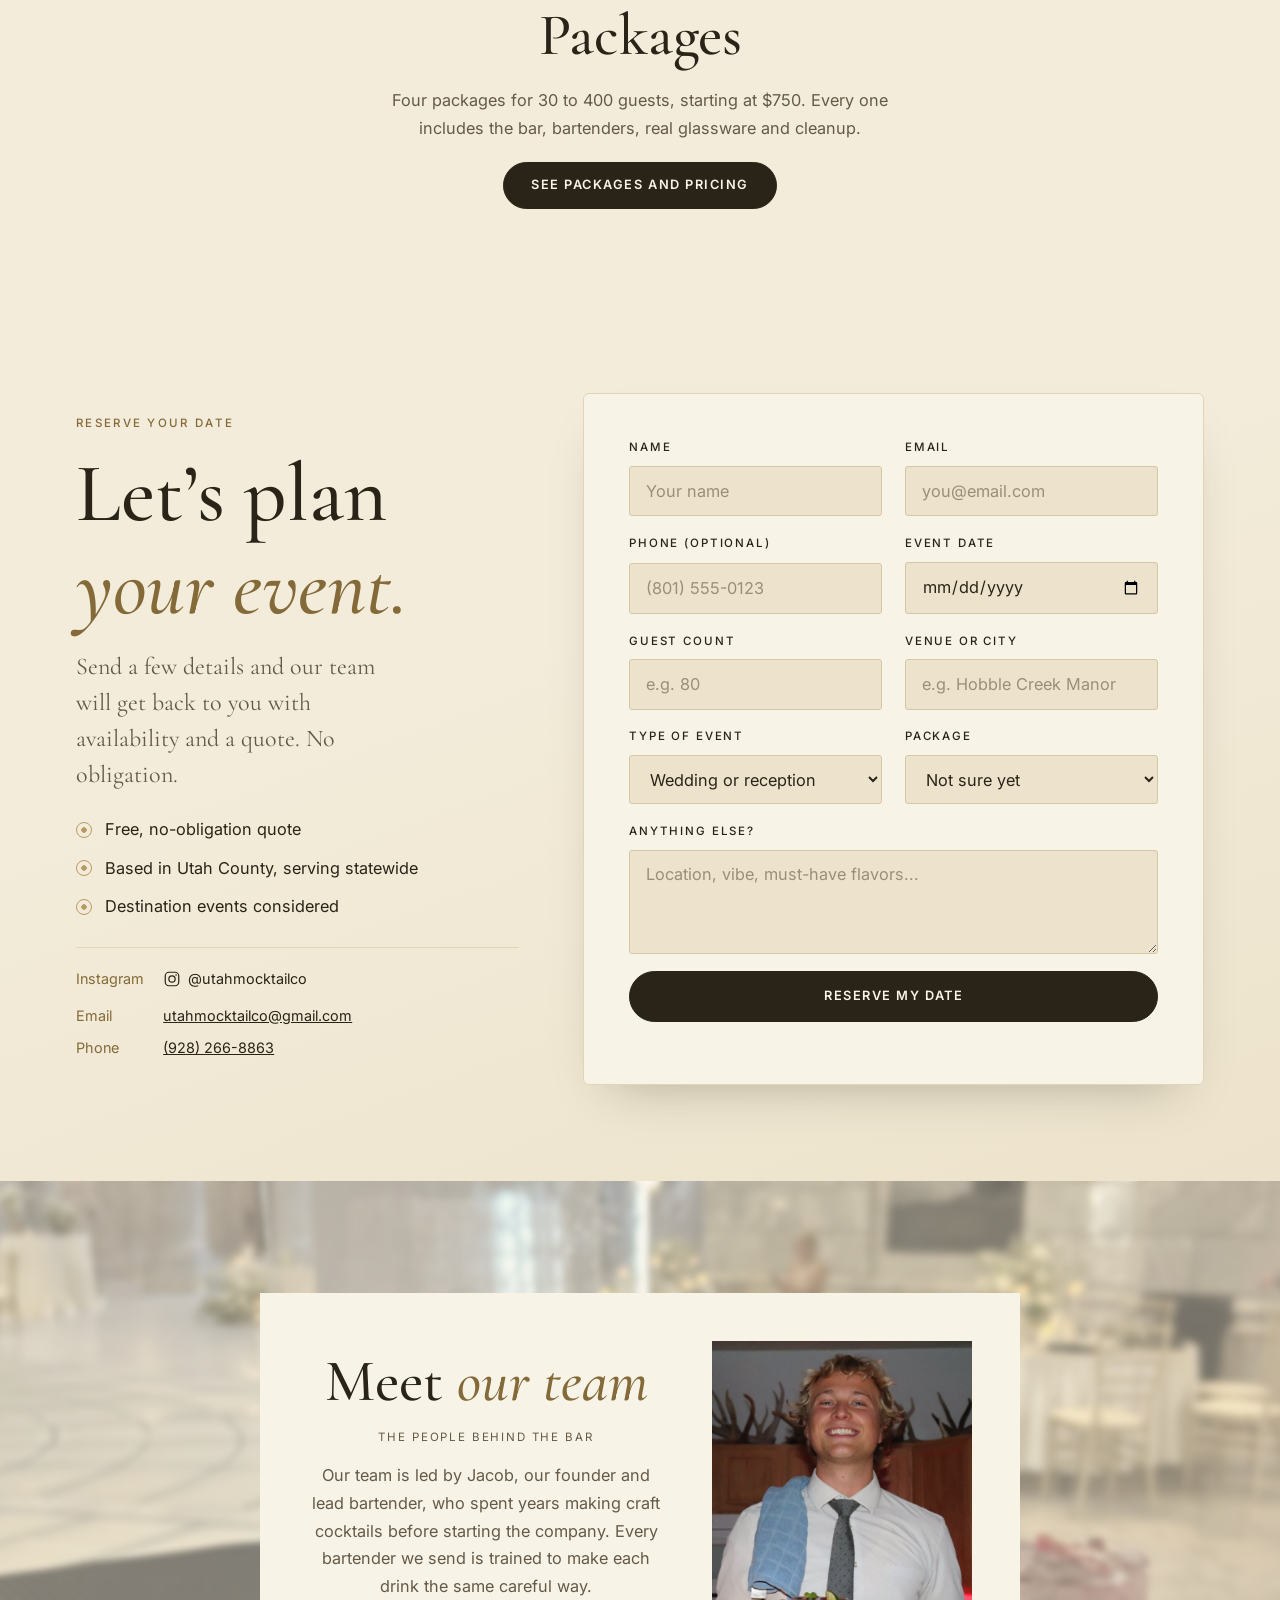
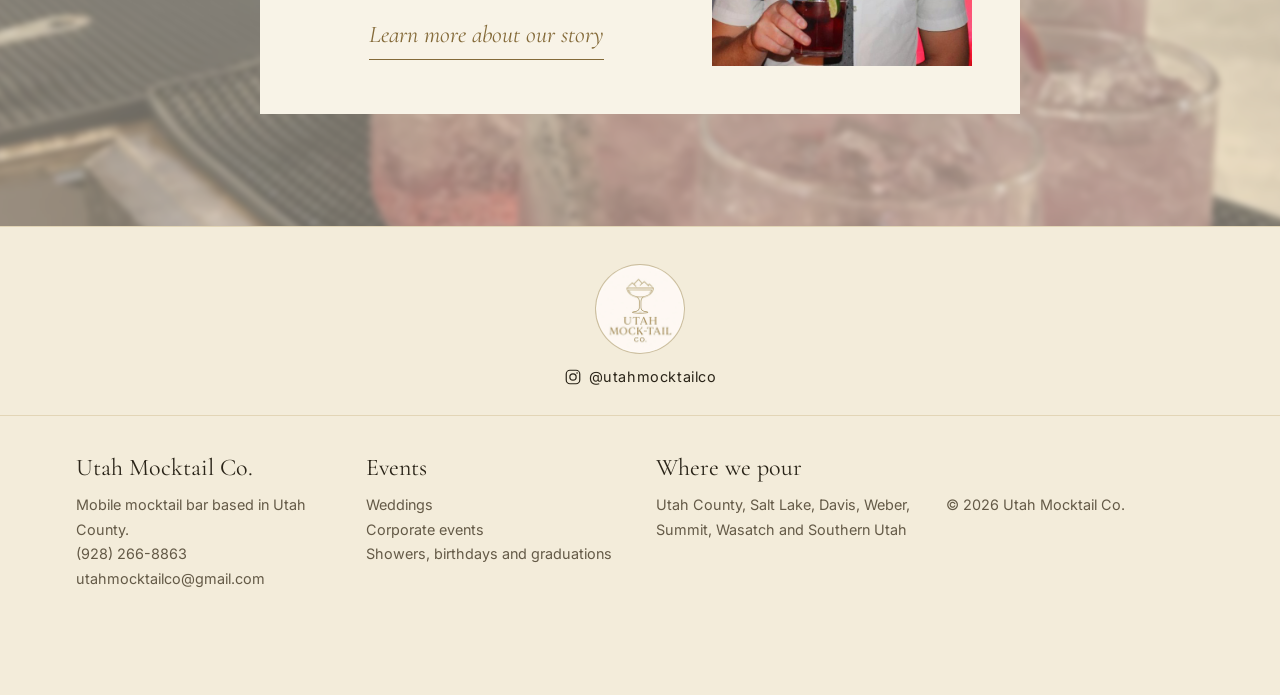
==== commit 7f8eb025: "GTM.Update index.html" ====
--- a/index.html
+++ b/index.html
@@ -1,6 +1,12 @@
 <!doctype html>
 <html lang="en">
 <head>
+  <script async src="https://www.googletagmanager.com/gtm.js?id=GTM-T4KL3BN3"></script>
+<script>
+  window.dataLayer = window.dataLayer || [];
+  function gtag(){dataLayer.push(arguments);}
+  gtag('js', new Date());
+</script>
 <meta charset="utf-8">
 <!-- Google Analytics -->
 <script async src="https://www.googletagmanager.com/gtag/js?id=G-688F3T92W2"></script>
@@ -8,7 +14,7 @@
 <meta name="viewport" content="width=device-width, initial-scale=1, viewport-fit=cover">
 <title>Utah Mocktail Co. | Mocktail Bar for Utah Weddings and Events</title>
 <meta name="claude:viewport-fit-sides" content="cover">
-<meta name="description" content="Utah Mocktail Co. is a mobile mocktail bar based in Utah County. Bartenders, a styled bar and ten signature mocktails for weddings and corporate events across Utah. Packages from $650.">
+<meta name="description" content="Utah Mocktail Co. is a mobile mocktail bar based in Utah County. Bartenders, a styled bar and ten signature mocktails for weddings and corporate events across Utah. Packages from $750.">
 <link rel="preconnect" href="https://fonts.googleapis.com">
 <link rel="preconnect" href="https://fonts.gstatic.com" crossorigin>
 <link rel="stylesheet" href="https://fonts.googleapis.com/css2?family=Cormorant+Garamond:ital,wght@0,400;0,500;0,600;1,400;1,500&family=Inter:wght@400;500;600&display=swap">
@@ -24,7 +30,7 @@
   "image": "https://utahmocktailco.com/images/capitol-bar.jpg",
   "email": "utahmocktailco@gmail.com",
   "telephone": "+1-928-266-8863",
-  "priceRange": "$650-$1,995+",
+  "priceRange": "$750-$1,995+",
   "founder": {"@type": "Person", "name": "Jacob"},
   "address": {"@type": "PostalAddress", "addressRegion": "UT", "addressCountry": "US"},
   "areaServed": ["Utah County", "Salt Lake County", "Davis County", "Weber County", "Summit County", "Wasatch County", "Southern Utah"],
@@ -276,7 +282,7 @@
   <section class="pkg-teaser" id="packages">
     <div class="wrap narrow center">
       <h2>Packages</h2>
-      <p>Four packages for 30 to 400 guests, starting at $650. Every one includes the bar, bartenders, real glassware and cleanup.</p>
+      <p>Four packages for 30 to 400 guests, starting at $750. Every one includes the bar, bartenders, real glassware and cleanup.</p>
       <a class="btn" href="/packages">See packages and pricing</a>
     </div>
   </section>
@@ -309,7 +315,7 @@
           <select id="f-type" name="type"><option selected>Wedding or reception</option><option>Corporate or conference</option><option>Shower or birthday</option><option>Graduation or reunion</option><option>School or university event</option><option>Religious or community gathering</option><option>Something else</option></select>
         </label>
         <label>Package
-          <select id="f-pkg" name="package"><option>Not sure yet</option><option>Sweet & Simple ($650)</option><option>Signature Celebration ($995)</option><option>Luxe Dry Bar ($1,295)</option><option>Grand Event ($1,995)</option></select>
+          <select id="f-pkg" name="package"><option>Not sure yet</option><option>Sweet & Simple ($750)</option><option>Signature Celebration ($995)</option><option>Luxe Dry Bar ($1,295)</option><option>Grand Event ($1,995)</option></select>
         </label>
         <label class="full">Anything else?<textarea id="f-msg" name="message" placeholder="Location, vibe, must-have flavors..."></textarea></label>
         <label class="hp" aria-hidden="true">Company<input name="company" tabindex="-1" autocomplete="off"></label>
